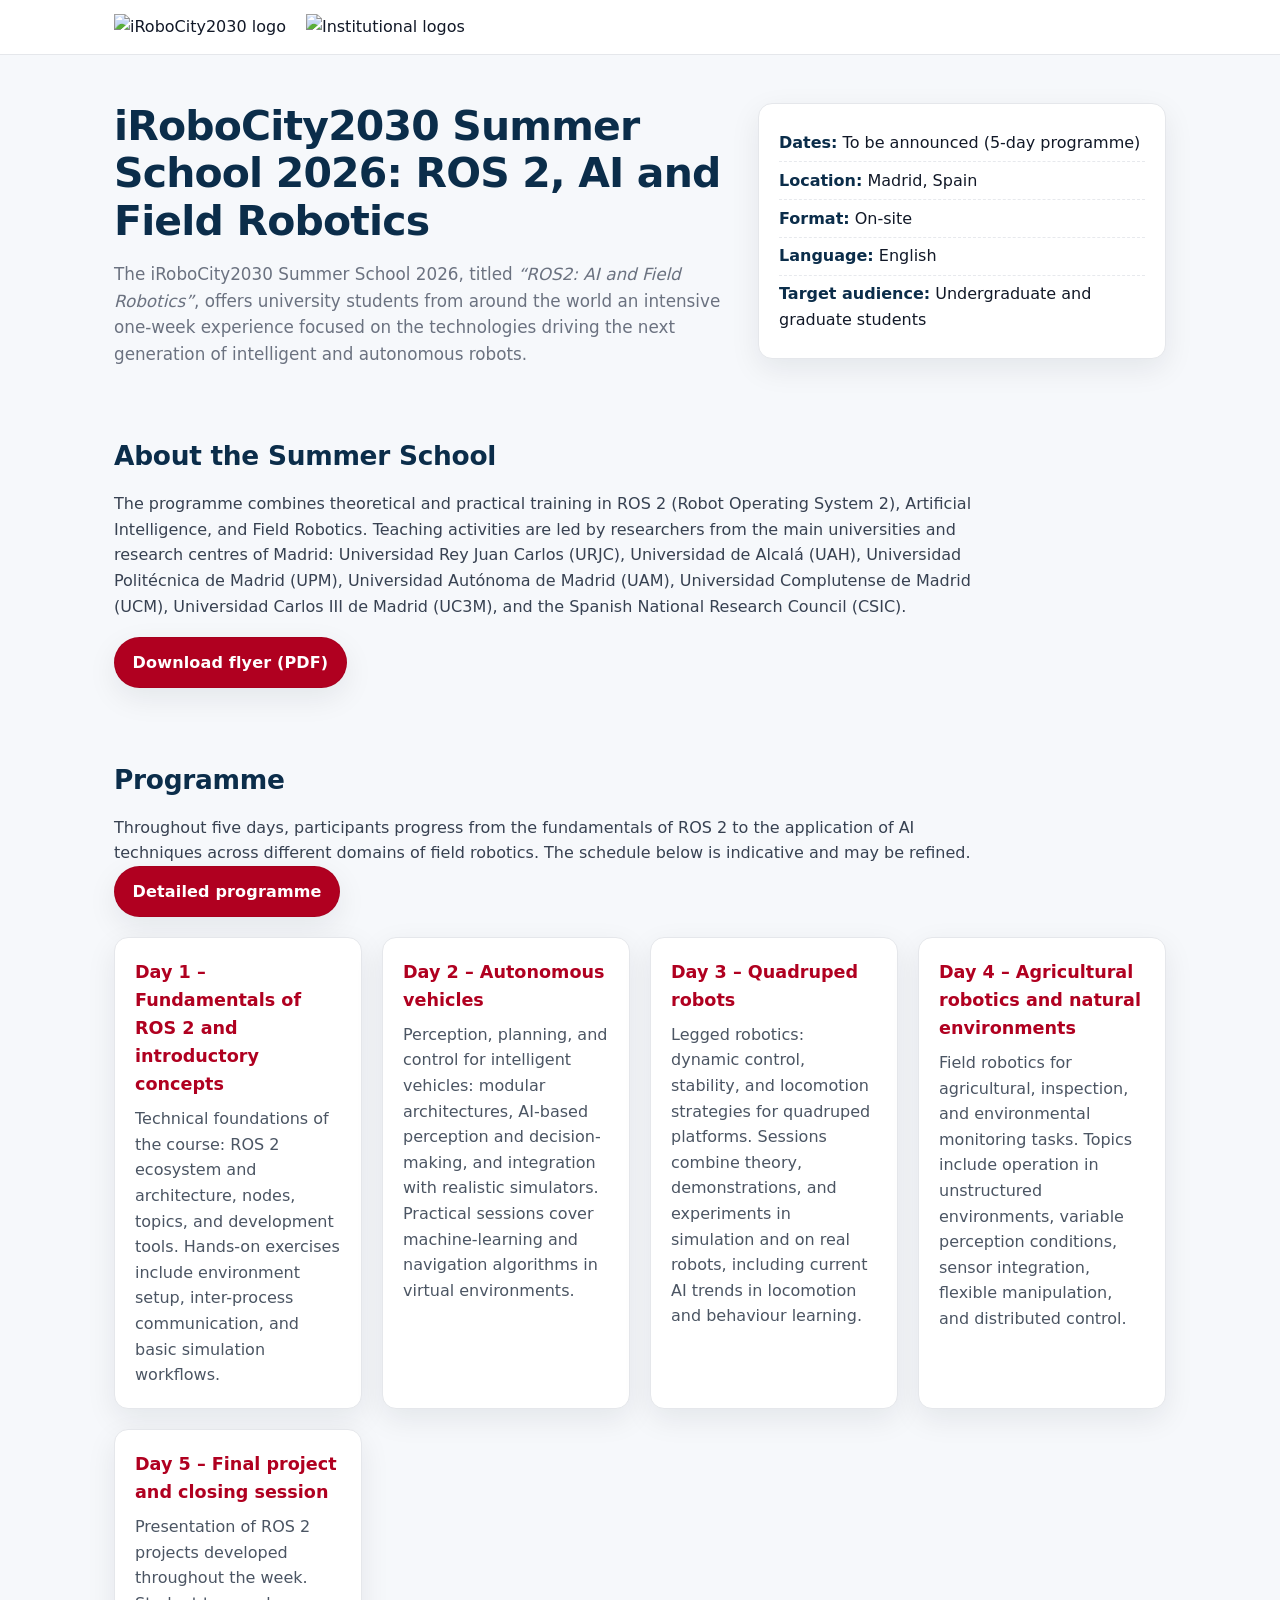
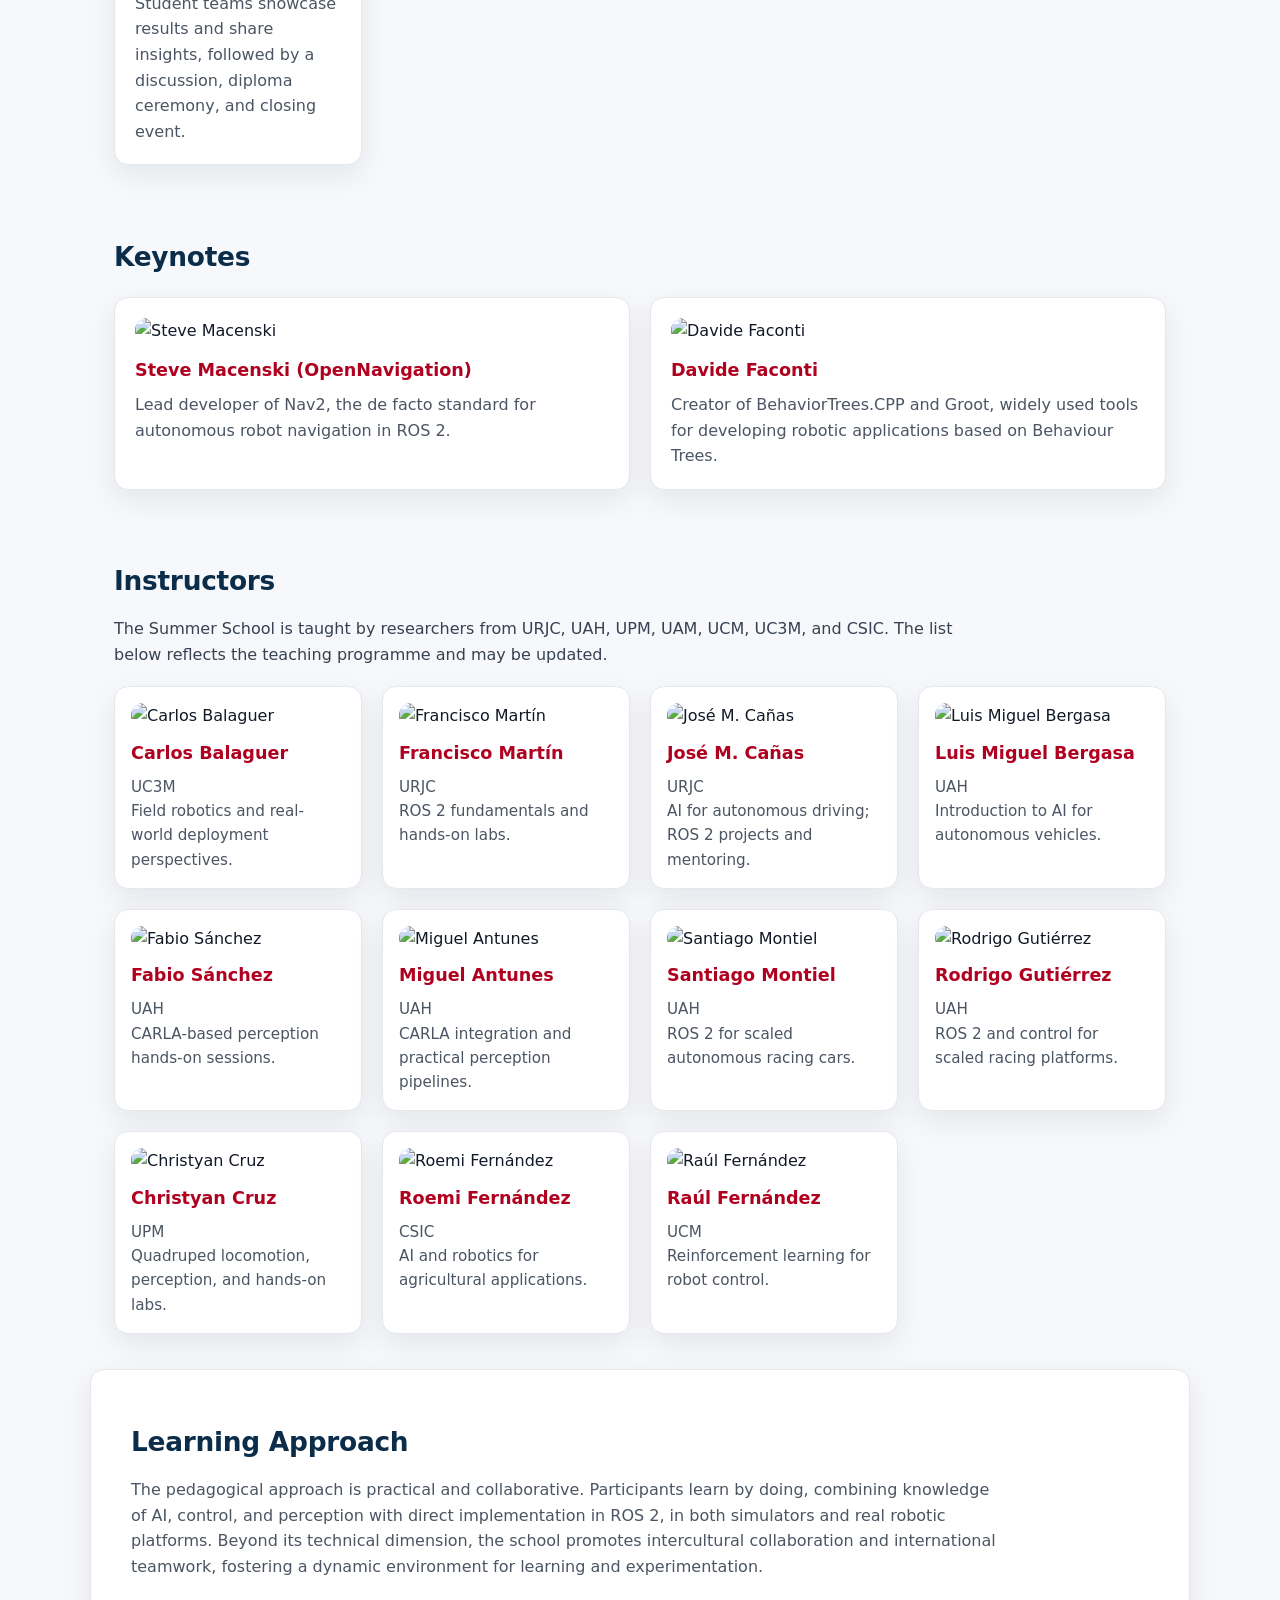
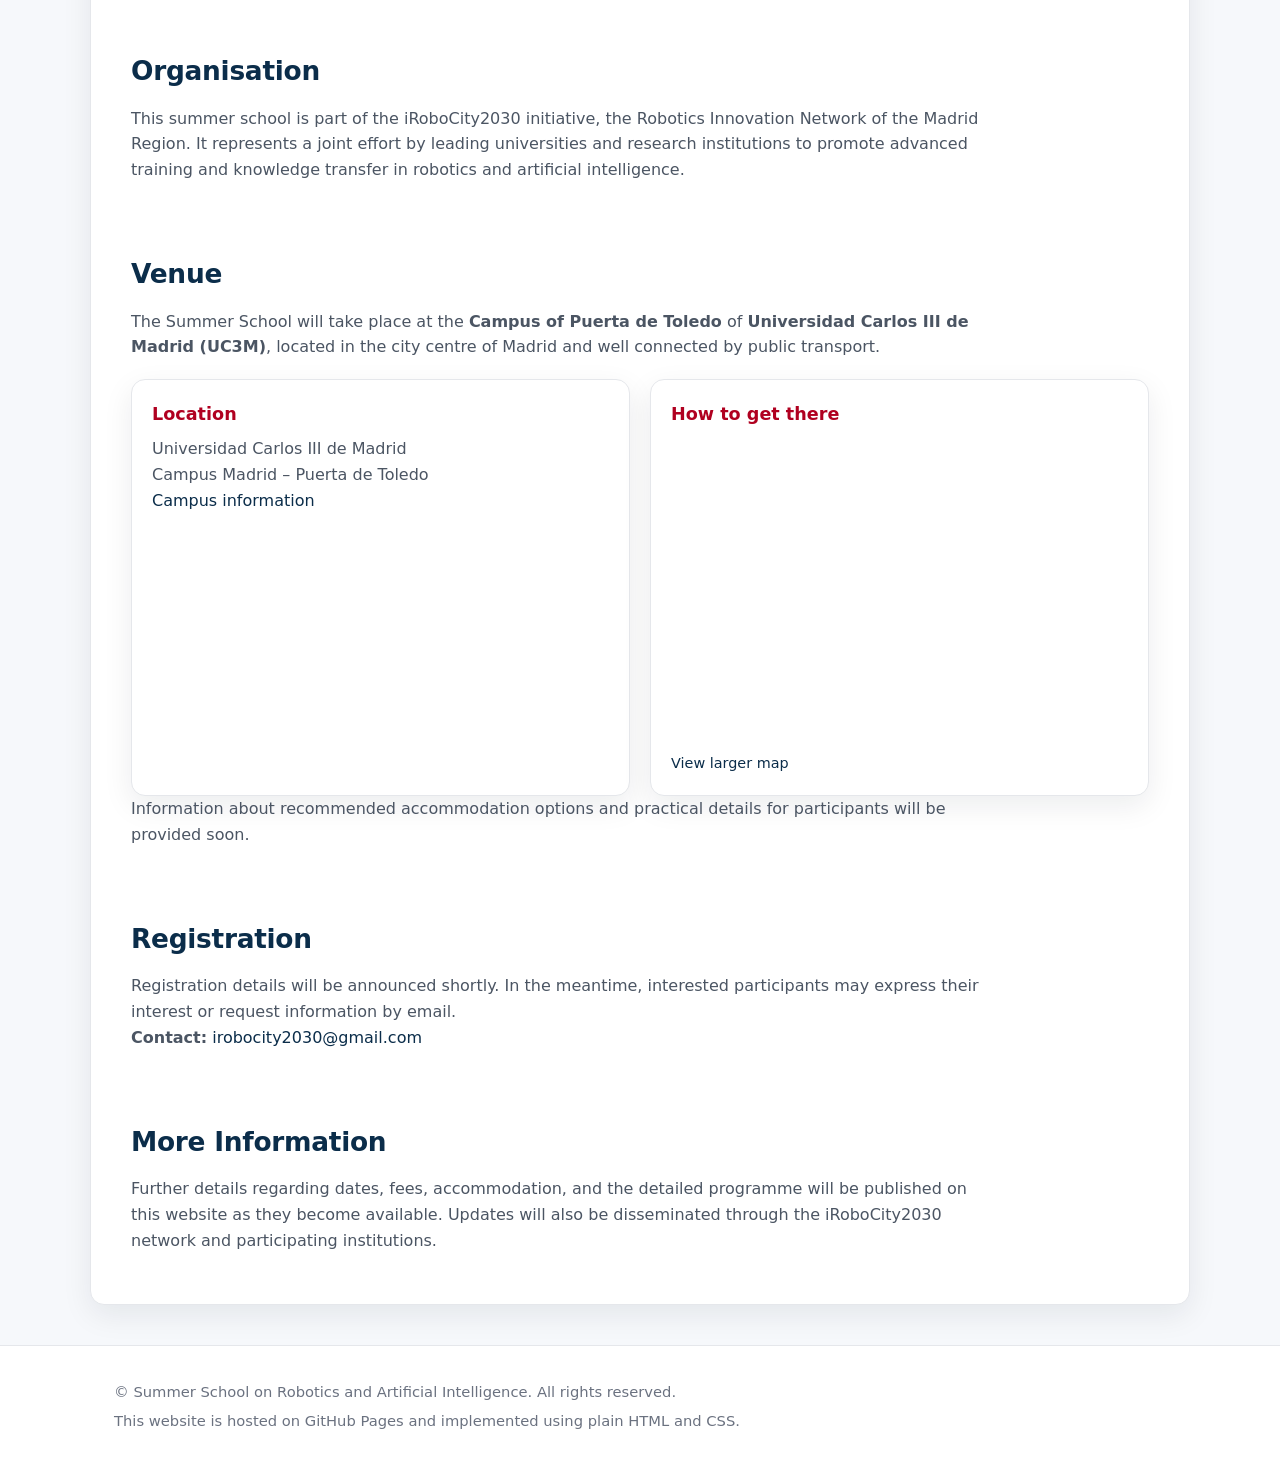
==== index.html @ 4717f022 "Added detailed program and pdf links Signed-off-by: Francisco Martín Rico <fmrico@gmail.com>" ====
<!DOCTYPE html>
<html lang="en">
<head>
  <meta charset="utf-8" />
  <meta name="viewport" content="width=device-width, initial-scale=1" />
  <title>Summer School – Robotics & AI</title>
  <meta name="theme-color" content="#0b2d4a" />
    <link rel="stylesheet" href="styles.css" />
</head>
<body>

<header>
  <div class="header-inner">
    <!-- Replace image paths with your actual logo files -->
    <img src="img/robocity2030.png" alt="iRoboCity2030 logo" />
    <img src="img/logos-header-test2_v3.png" alt="Institutional logos" />
  </div>
</header>

<main>
  <div class="hero">
    <div>
      <h1>iRoboCity2030 Summer School 2026: ROS 2, AI and Field Robotics</h1>
      <p>
        The iRoboCity2030 Summer School 2026, titled <em>“ROS2: AI and Field Robotics”</em>, offers university students from around the world an intensive one-week experience focused on the technologies driving the next generation of intelligent and autonomous robots.
      </p>
    </div>
    <div class="hero-card">
      <ul>
        <li><strong>Dates:</strong> To be announced (5-day programme)</li>
        <li><strong>Location:</strong> Madrid, Spain</li>
        <li><strong>Format:</strong> On‑site</li>
        <li><strong>Language:</strong> English</li>
        <li><strong>Target audience:</strong> Undergraduate and graduate students</li>
      </ul>
    </div>
  </div>

    <section>
    <h2>About the Summer School</h2>
    <p>
      The programme combines theoretical and practical training in ROS 2 (Robot Operating System 2), Artificial Intelligence, and Field Robotics.
      Teaching activities are led by researchers from the main universities and research centres of Madrid: Universidad Rey Juan Carlos (URJC),
      Universidad de Alcalá (UAH), Universidad Politécnica de Madrid (UPM), Universidad Autónoma de Madrid (UAM), Universidad Complutense de Madrid (UCM),
      Universidad Carlos III de Madrid (UC3M), and the Spanish National Research Council (CSIC).
    </p>
    <p style="margin-top:1.1rem;">
      <a class="button" href="archives/iRoboCity-SummerSchool-Flyer.pdf" download>Download flyer (PDF)</a>
    </p>
  </section>

      <section>
    <h2>Programme</h2>
    <p>
      Throughout five days, participants progress from the fundamentals of ROS 2 to the application of AI techniques across different domains of field robotics.
      The schedule below is indicative and may be refined.
    </p>

        <p>
          <a class="button" href="detailed_program.html">Detailed programme</a>
        </p>

    <div class="grid" aria-label="Daily programme">
      <div class="card">
        <h3>Day 1 – Fundamentals of ROS 2 and introductory concepts</h3>
        <p>
          Technical foundations of the course: ROS 2 ecosystem and architecture, nodes, topics, and development tools. Hands-on exercises include
          environment setup, inter-process communication, and basic simulation workflows.
        </p>
      </div>

      <div class="card">
        <h3>Day 2 – Autonomous vehicles</h3>
        <p>
          Perception, planning, and control for intelligent vehicles: modular architectures, AI-based perception and decision-making, and integration
          with realistic simulators. Practical sessions cover machine-learning and navigation algorithms in virtual environments.
        </p>
      </div>

      <div class="card">
        <h3>Day 3 – Quadruped robots</h3>
        <p>
          Legged robotics: dynamic control, stability, and locomotion strategies for quadruped platforms. Sessions combine theory, demonstrations,
          and experiments in simulation and on real robots, including current AI trends in locomotion and behaviour learning.
        </p>
      </div>

      <div class="card">
        <h3>Day 4 – Agricultural robotics and natural environments</h3>
        <p>
          Field robotics for agricultural, inspection, and environmental monitoring tasks. Topics include operation in unstructured environments,
          variable perception conditions, sensor integration, flexible manipulation, and distributed control.
        </p>
      </div>

      <div class="card">
        <h3>Day 5 – Final project and closing session</h3>
        <p>
          Presentation of ROS 2 projects developed throughout the week. Student teams showcase results and share insights, followed by a discussion,
          diploma ceremony, and closing event.
        </p>
      </div>
    </div>
  </section>

<section>
<h2>Keynotes</h2>
<div class="grid">
<div class="card">
<img src="img/steve_macenski.webp" alt="Steve Macenski" style="width:100%; max-height:260px; object-fit:cover; border-radius:12px; margin-bottom:0.75rem;" />
<h3>Steve Macenski (OpenNavigation)</h3>
<p>
Lead developer of Nav2, the de facto standard for autonomous robot navigation in ROS 2.
</p>
</div>
<div class="card">
<img src="img/davide_faconti.jpeg" alt="Davide Faconti" style="width:100%; max-height:260px; object-fit:cover; border-radius:12px; margin-bottom:0.75rem;" />
<h3>Davide Faconti</h3>
<p>
Creator of BehaviorTrees.CPP and Groot, widely used tools for developing robotic applications based on Behaviour Trees.
</p>
</div>
</div>
</section>

<section>
  <h2>Instructors</h2>
  <p>
    The Summer School is taught by researchers from URJC, UAH, UPM, UAM, UCM, UC3M, and CSIC. The list below reflects the teaching programme and may be updated.
  </p>

  <div class="grid instructors-grid" aria-label="Instructors">

    <!-- Mueve aquí las dos tarjetas que ahora están fuera -->
    <div class="card instructor-card">
      <img src="img/carlos_balaguer.jpg" alt="Carlos Balaguer" class="instructor-photo" />
      <h3 class="instructor-name">Carlos Balaguer</h3>
      <p class="instructor-affiliation">UC3M</p>
      <p class="instructor-desc">Field robotics and real-world deployment perspectives.</p>
    </div>

    <div class="card instructor-card">
      <img src="img/francisco_martin.jpg" alt="Francisco Martín" class="instructor-photo" />
      <h3 class="instructor-name">Francisco Martín</h3>
      <p class="instructor-affiliation">URJC</p>
      <p class="instructor-desc">ROS 2 fundamentals and hands-on labs.</p>
    </div>

    <!-- El resto de tarjetas, también dentro -->
    <div class="card instructor-card">
      <img src="img/jose_m_canas.jpg" alt="José M. Cañas" class="instructor-photo" />
      <h3 class="instructor-name">José M. Cañas</h3>
      <p class="instructor-affiliation">URJC</p>
      <p class="instructor-desc">AI for autonomous driving; ROS 2 projects and mentoring.</p>
    </div>

<div class="card instructor-card">
<img src="img/luis_miguel_bergasa.jpg" alt="Luis Miguel Bergasa" class="instructor-photo" />
<h3 class="instructor-name">Luis Miguel Bergasa</h3>
<p class="instructor-affiliation">UAH</p>
<p class="instructor-desc">Introduction to AI for autonomous vehicles.</p>
</div>


<div class="card instructor-card">
<img src="img/fabio_sanchez.jpg" alt="Fabio Sánchez" class="instructor-photo" />
<h3 class="instructor-name">Fabio Sánchez</h3>
<p class="instructor-affiliation">UAH</p>
<p class="instructor-desc">CARLA-based perception hands-on sessions.</p>
</div>


<div class="card instructor-card">
<img src="img/miguel_antunes.jpg" alt="Miguel Antunes" class="instructor-photo" />
<h3 class="instructor-name">Miguel Antunes</h3>
<p class="instructor-affiliation">UAH</p>
<p class="instructor-desc">CARLA integration and practical perception pipelines.</p>
</div>


<div class="card instructor-card">
<img src="img/santiago_montiel.jpg" alt="Santiago Montiel" class="instructor-photo" />
<h3 class="instructor-name">Santiago Montiel</h3>
<p class="instructor-affiliation">UAH</p>
<p class="instructor-desc">ROS 2 for scaled autonomous racing cars.</p>
</div>


<div class="card instructor-card">
<img src="img/rodrigo_gutierrez.jpg" alt="Rodrigo Gutiérrez" class="instructor-photo" />
<h3 class="instructor-name">Rodrigo Gutiérrez</h3>
<p class="instructor-affiliation">UAH</p>
<p class="instructor-desc">ROS 2 and control for scaled racing platforms.</p>
</div>


<div class="card instructor-card">
<img src="img/christyan_cruz.jpg" alt="Christyan Cruz" class="instructor-photo" />
<h3 class="instructor-name">Christyan Cruz</h3>
<p class="instructor-affiliation">UPM</p>
<p class="instructor-desc">Quadruped locomotion, perception, and hands-on labs.</p>
</div>


<div class="card instructor-card">
<img src="img/roemi_fernandez.jpg" alt="Roemi Fernández" class="instructor-photo" />
<h3 class="instructor-name">Roemi Fernández</h3>
<p class="instructor-affiliation">CSIC</p>
<p class="instructor-desc">AI and robotics for agricultural applications.</p>
</div>


<div class="card instructor-card">
<img src="img/raul_fernandez.jpg" alt="Raúl Fernández" class="instructor-photo" />
<h3 class="instructor-name">Raúl Fernández</h3>
<p class="instructor-affiliation">UCM</p>
<p class="instructor-desc">Reinforcement learning for robot control.</p>
</div>
 </div>
</section>

<div class="card" style="padding:1rem;">
</section>

  <section>
    <h2>Learning Approach</h2>
    <p>
      The pedagogical approach is practical and collaborative. Participants learn by doing, combining knowledge of AI, control, and perception with
      direct implementation in ROS 2, in both simulators and real robotic platforms. Beyond its technical dimension, the school promotes intercultural
      collaboration and international teamwork, fostering a dynamic environment for learning and experimentation.
    </p>
  </section>

    <section>
    <h2>Organisation</h2>
    <p>
      This summer school is part of the iRoboCity2030 initiative, the Robotics Innovation Network of the Madrid Region. It represents a joint effort by
      leading universities and research institutions to promote advanced training and knowledge transfer in robotics and artificial intelligence.
    </p>
  </section>

<section>
<h2>Venue</h2>
<p>
The Summer School will take place at the <strong>Campus of Puerta de Toledo</strong> of <strong>Universidad Carlos III de Madrid (UC3M)</strong>, located in the city centre of Madrid and well connected by public transport.
</p>
<div class="grid">
<div class="card">
<h3>Location</h3>
<p>
Universidad Carlos III de Madrid<br />
Campus Madrid – Puerta de Toledo
</p>
<p>
<a href="https://www.uc3m.es/conocenos/campus/campus-madrid-puerta-de-toledo" target="_blank" rel="noopener">Campus information</a>
</p>
</div>
<div class="card">
<h3>How to get there</h3>
<iframe
title="Map to UC3M Puerta de Toledo campus"
src="https://www.openstreetmap.org/export/embed.html?bbox=-3.7145%2C40.4035%2C-3.7045%2C40.4095&layer=mapnik&marker=40.4065%2C-3.7095"
style="width:100%; height:300px; border:0; border-radius:12px;"
loading="lazy"
referrerpolicy="no-referrer-when-downgrade">
</iframe>
<p style="margin-top:0.5rem; font-size:0.9rem;">
<a href="https://www.openstreetmap.org/?mlat=40.4065&mlon=-3.7095#map=16/40.4065/-3.7095" target="_blank" rel="noopener">View larger map</a>
</p>
</div>
</div>
<p>
Information about recommended accommodation options and practical details for participants will be provided soon.
</p>
</section>

  <section>
    <h2>Registration</h2>
    <p>
      Registration details will be announced shortly. In the meantime, interested participants may express their interest or request information by email.
    </p>
    <p>
      <strong>Contact:</strong> <a href="mailto:irobocity2030@gmail.com">irobocity2030@gmail.com</a>
    </p>
  </section>

  <section>
    <h2>More Information</h2>
    <p>
      Further details regarding dates, fees, accommodation, and the detailed programme will be published on this website as they become available.
      Updates will also be disseminated through the iRoboCity2030 network and participating institutions.
    </p>
  </section>

</main>

<footer>
  <div class="footer-inner">
    <p>
      © Summer School on Robotics and Artificial Intelligence. All rights
      reserved.
    </p>
    <p>
      This website is hosted on GitHub Pages and implemented using plain HTML
      and CSS.
    </p>
  </div>
</footer>

</body>
</html>
---- styles.css ----
:root {
  --primary: #0b2d4a;   /* navy */
  --secondary: #b00020; /* institutional red accent */
  --bg: #f6f8fb;
  --text: #111827;
  --muted: #6b7280;
  --card: #ffffff;
  --border: #e5e7eb;
  --shadow: 0 10px 30px rgba(17, 24, 39, 0.08);
  --radius: 14px;
  --maxw: 1100px;
}

* { box-sizing: border-box; }

html, body { height: 100%; }

body {
  margin: 0;
  font-family: ui-sans-serif, system-ui, -apple-system, "Segoe UI", Roboto, Helvetica, Arial,
               "Apple Color Emoji", "Segoe UI Emoji";
  color: var(--text);
  background: var(--bg);
  line-height: 1.6;
}

a { color: var(--primary); text-decoration: none; }
a:hover { text-decoration: underline; }

.button {
  display: inline-flex;
  align-items: center;
  justify-content: center;
  gap: 0.5rem;
  padding: 0.75rem 1.1rem;
  border-radius: 999px;
  background: var(--secondary);
  color: #ffffff;
  font-weight: 700;
  letter-spacing: 0.01em;
  border: 1px solid rgba(0, 0, 0, 0.06);
  box-shadow: var(--shadow);
}

.button:hover {
  text-decoration: none;
  filter: brightness(0.95);
}

.button:focus-visible {
  outline: 3px solid rgba(176, 0, 32, 0.35);
  outline-offset: 3px;
}

header {
  background: #ffffff;
  border-bottom: 1px solid var(--border);
}

.header-inner {
  max-width: var(--maxw);
  margin: 0 auto;
  padding: 0.9rem 1.5rem;
  display: flex;
  align-items: center;
  gap: 1.25rem;
}

.header-inner img {
  max-height: 72px;
  width: auto;
  display: block;
}

main {
  max-width: var(--maxw);
  margin: 0 auto;
}

.hero {
  padding: 3rem 1.5rem 2rem 1.5rem;
  display: grid;
  grid-template-columns: 1.2fr 0.8fr;
  gap: 2rem;
  align-items: start;
}

.hero h1 {
  font-size: clamp(2.0rem, 3.2vw, 2.6rem);
  line-height: 1.15;
  margin: 0 0 1rem 0;
  color: var(--primary);
  letter-spacing: -0.02em;
}

.hero p {
  margin: 0;
  font-size: 1.05rem;
  color: var(--muted);
  max-width: 60ch;
}

.hero-card {
  background: var(--card);
  border: 1px solid var(--border);
  border-radius: var(--radius);
  padding: 1.25rem 1.25rem;
  box-shadow: var(--shadow);
}

.hero-card ul {
  list-style: none;
  padding: 0;
  margin: 0;
}

.hero-card li {
  padding: 0.35rem 0;
  border-bottom: 1px dashed rgba(229, 231, 235, 0.9);
}

.hero-card li:last-child { border-bottom: none; }

.hero-card strong { color: var(--primary); }

section {
  padding: 2.2rem 1.5rem;
}

section h2 {
  font-size: 1.65rem;
  margin: 0 0 0.85rem 0;
  color: var(--primary);
  letter-spacing: -0.01em;
}

section p {
  margin: 0;
  color: #374151;
  max-width: 85ch;
}

.grid {
  margin-top: 1.2rem;
  display: grid;
  grid-template-columns: repeat(auto-fit, minmax(240px, 1fr));
  gap: 1.25rem;
}

.card {
  background: var(--card);
  border: 1px solid var(--border);
  border-radius: var(--radius);
  padding: 1.25rem;
  box-shadow: var(--shadow);
}

.card h3 {
  margin: 0 0 0.5rem 0;
  color: var(--secondary);
  font-size: 1.1rem;
}

.card p {
  margin: 0;
  color: #4b5563;
}

.schedule {
  width: 100%;
  border-collapse: separate;
  border-spacing: 0;
  overflow: hidden;
  border: 1px solid var(--border);
  border-radius: var(--radius);
  background: var(--card);
}

.schedule th,
.schedule td {
  padding: 0.85rem 1rem;
  vertical-align: top;
  border-bottom: 1px solid var(--border);
}

.schedule tr:last-child td {
  border-bottom: none;
}

.schedule th {
  text-align: left;
  font-size: 0.95rem;
  color: var(--primary);
  background: rgba(11, 45, 74, 0.04);
}

.schedule td.time {
  width: 9.5rem;
  white-space: nowrap;
  color: var(--muted);
  font-weight: 600;
}

.schedule .meta {
  color: var(--muted);
  font-size: 0.92rem;
}

footer {
  background: #ffffff;
  border-top: 1px solid var(--border);
  margin-top: 2.5rem;
}

.footer-inner {
  max-width: var(--maxw);
  margin: 0 auto;
  padding: 1.75rem 1.5rem;
  font-size: 0.92rem;
  color: var(--muted);
}

.footer-inner p { margin: 0.35rem 0; }

@media (max-width: 900px) {
  .hero { grid-template-columns: 1fr; }
  .header-inner { flex-wrap: wrap; }
  .header-inner img { max-height: 60px; }
}

.instructors-grid {
  grid-template-columns: repeat(auto-fit, minmax(210px, 1fr));
}

.instructor-card {
  padding: 1rem;
}

.instructor-photo {
  width: 100%;
  max-height: 180px;
  object-fit: cover;
  border-radius: 12px;
  margin-bottom: 0.6rem;
  display: block;
}

.instructor-name {
  margin: 0 0 0.25rem 0;
  font-size: 1.05rem;
}

.instructor-affiliation {
  margin: 0 0 0.4rem 0;
  color: var(--muted);
  font-size: 0.95rem;
}

.instructor-desc {
  margin: 0;
  font-size: 0.95rem;
}
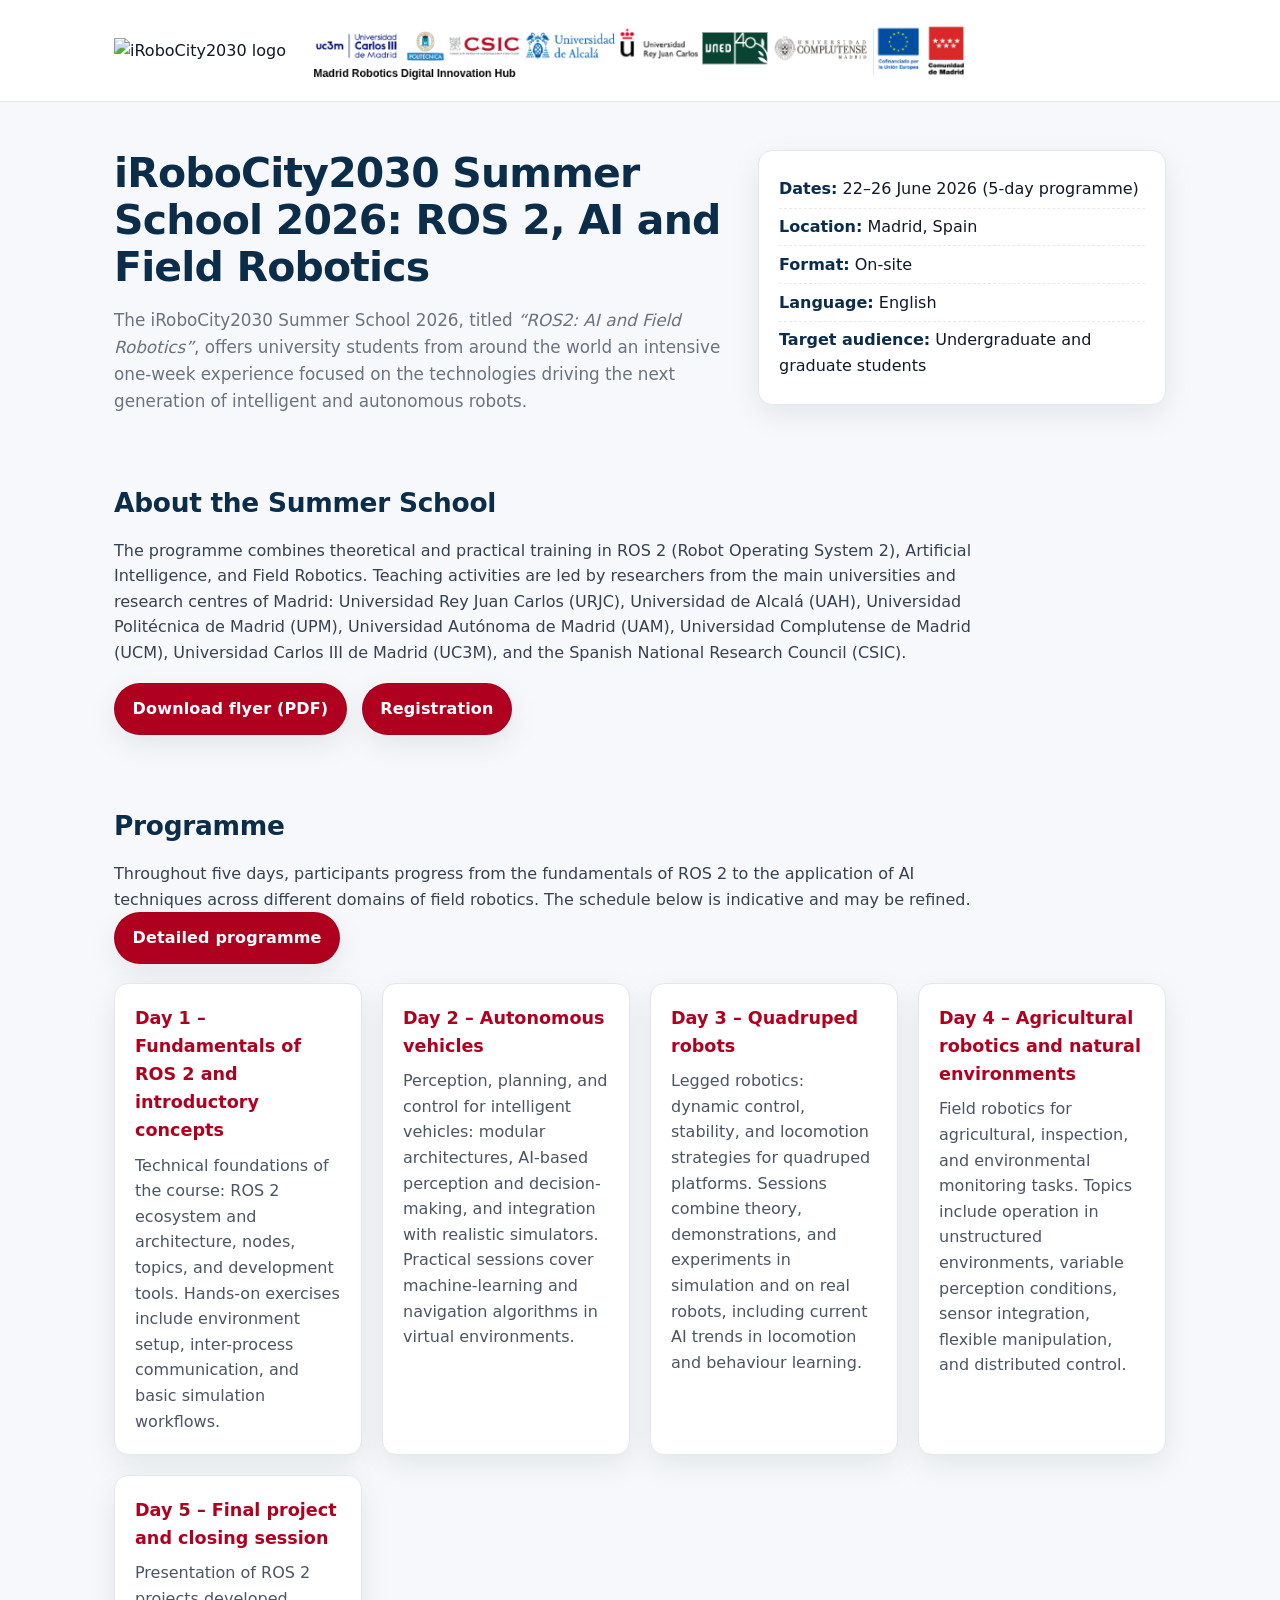
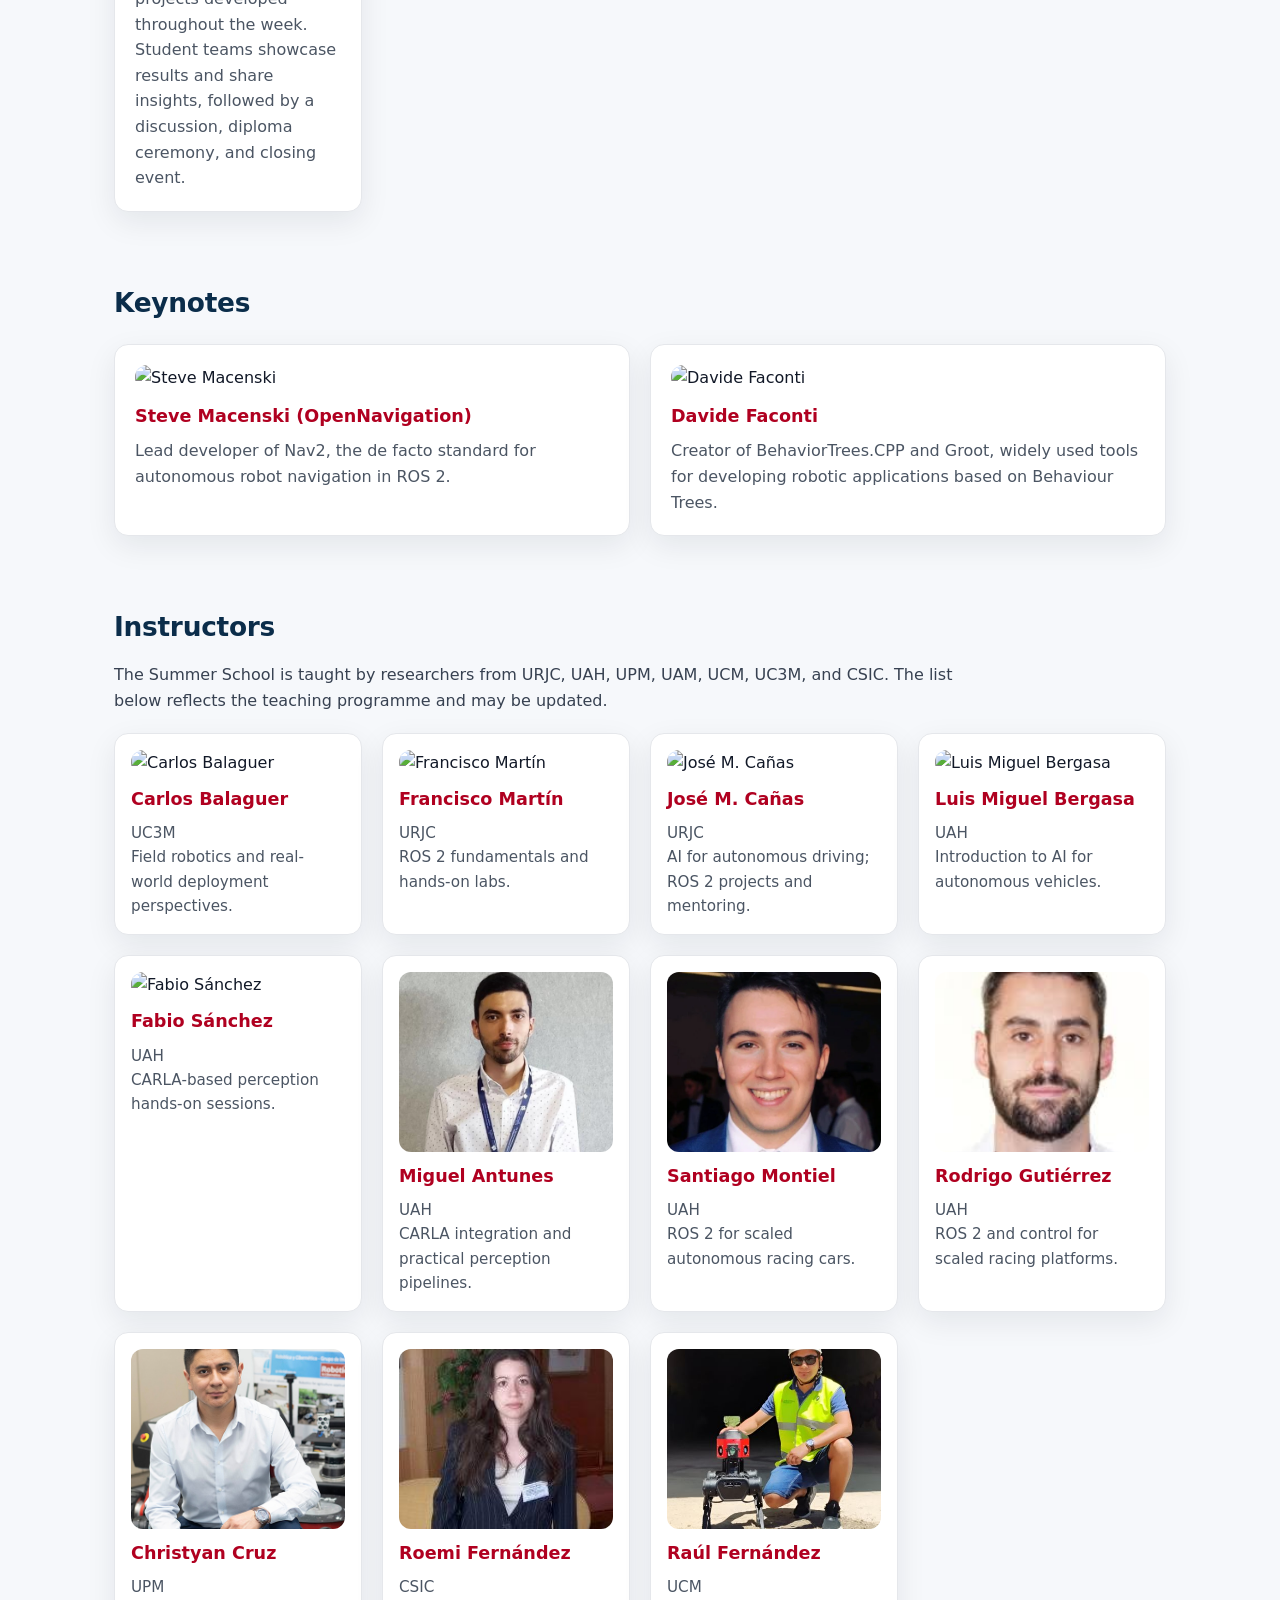
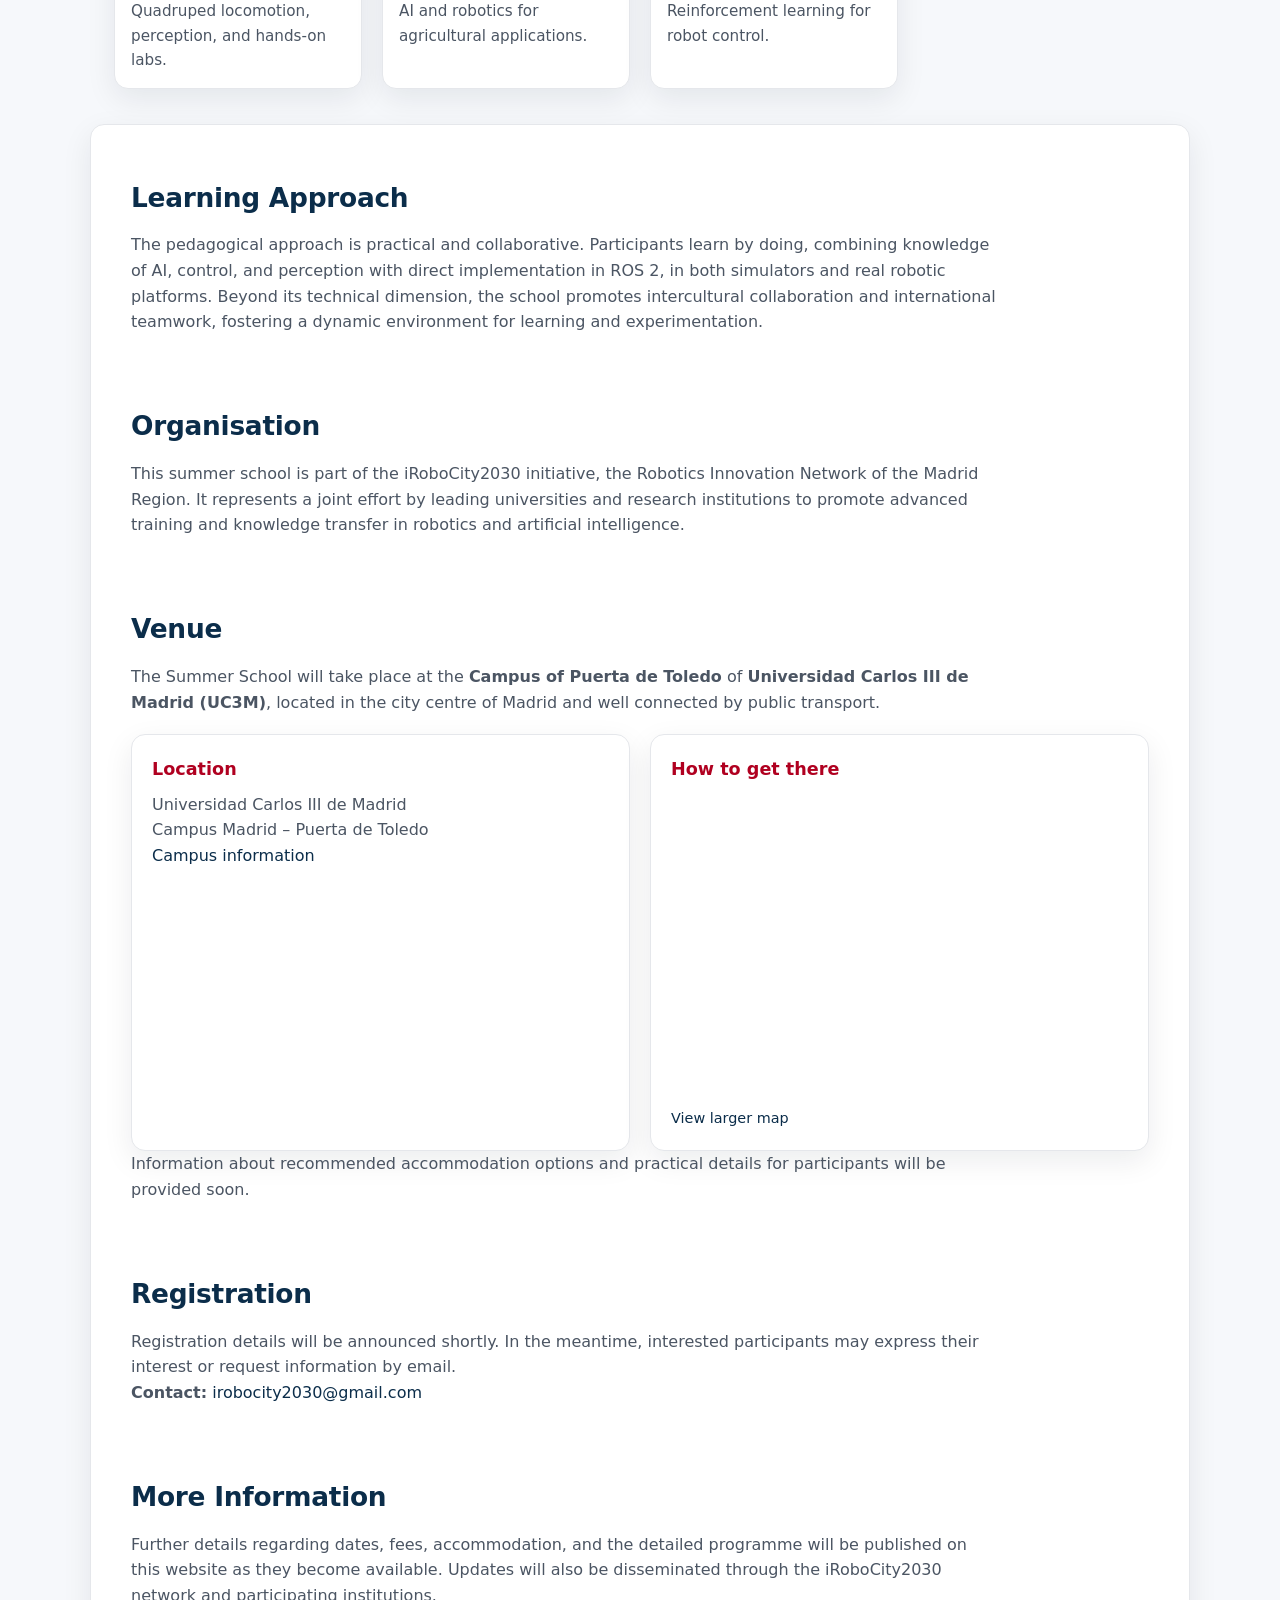
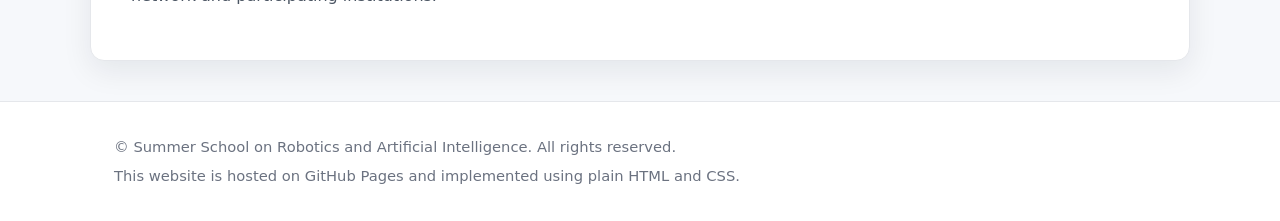
==== commit f2901fdb: "Images, final dates and registry Signed-off-by: Francisco Martín Rico <fmrico@gmail.com>" ====
--- a/index.html
+++ b/index.html
@@ -13,7 +13,7 @@
   <div class="header-inner">
     <!-- Replace image paths with your actual logo files -->
     <img src="img/robocity2030.png" alt="iRoboCity2030 logo" />
-    <img src="img/logos-header-test2_v3.png" alt="Institutional logos" />
+    <img src="img/logos_header.png" alt="Institutional logos" />
   </div>
 </header>
 
@@ -27,7 +27,7 @@
     </div>
     <div class="hero-card">
       <ul>
-        <li><strong>Dates:</strong> To be announced (5-day programme)</li>
+        <li><strong>Dates:</strong> 22–26 June 2026 (5-day programme)</li>
         <li><strong>Location:</strong> Madrid, Spain</li>
         <li><strong>Format:</strong> On‑site</li>
         <li><strong>Language:</strong> English</li>
@@ -45,7 +45,8 @@
       Universidad Carlos III de Madrid (UC3M), and the Spanish National Research Council (CSIC).
     </p>
     <p style="margin-top:1.1rem;">
-      <a class="button" href="archives/iRoboCity-SummerSchool-Flyer.pdf" download>Download flyer (PDF)</a>
+      <a class="button" href="archives/iRoboCity-SummerSchool-Flyer.pdf" download style="margin-right:0.6rem;">Download flyer (PDF)</a>
+      <a class="button" href="registration.html">Registration</a>
     </p>
   </section>
 
@@ -179,7 +180,7 @@
 
 
 <div class="card instructor-card">
-<img src="img/santiago_montiel.jpg" alt="Santiago Montiel" class="instructor-photo" />
+<img src="img/santiago_montiel.webp" alt="Santiago Montiel" class="instructor-photo" />
 <h3 class="instructor-name">Santiago Montiel</h3>
 <p class="instructor-affiliation">UAH</p>
 <p class="instructor-desc">ROS 2 for scaled autonomous racing cars.</p>
@@ -211,7 +212,7 @@
 
 
 <div class="card instructor-card">
-<img src="img/raul_fernandez.jpg" alt="Raúl Fernández" class="instructor-photo" />
+<img src="img/raul_fernandez.png" alt="Raúl Fernández" class="instructor-photo" />
 <h3 class="instructor-name">Raúl Fernández</h3>
 <p class="instructor-affiliation">UCM</p>
 <p class="instructor-desc">Reinforcement learning for robot control.</p>
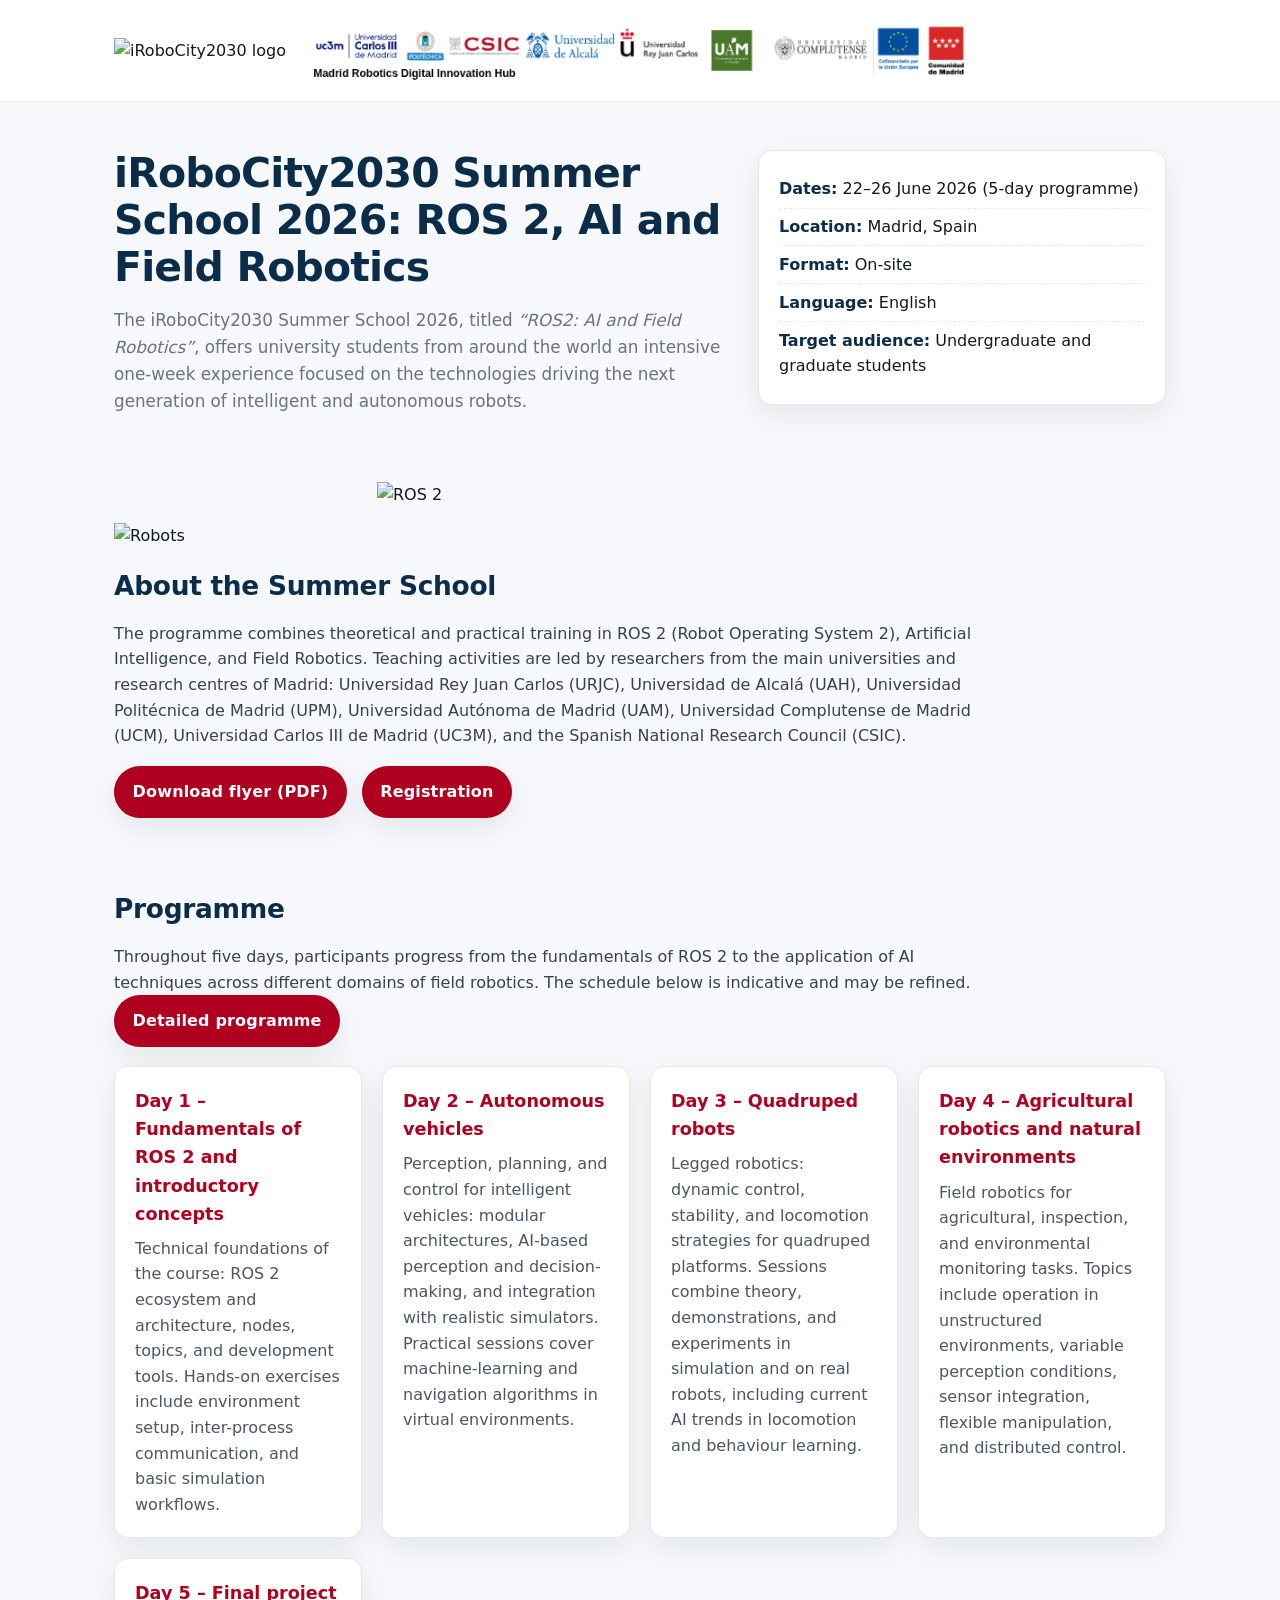
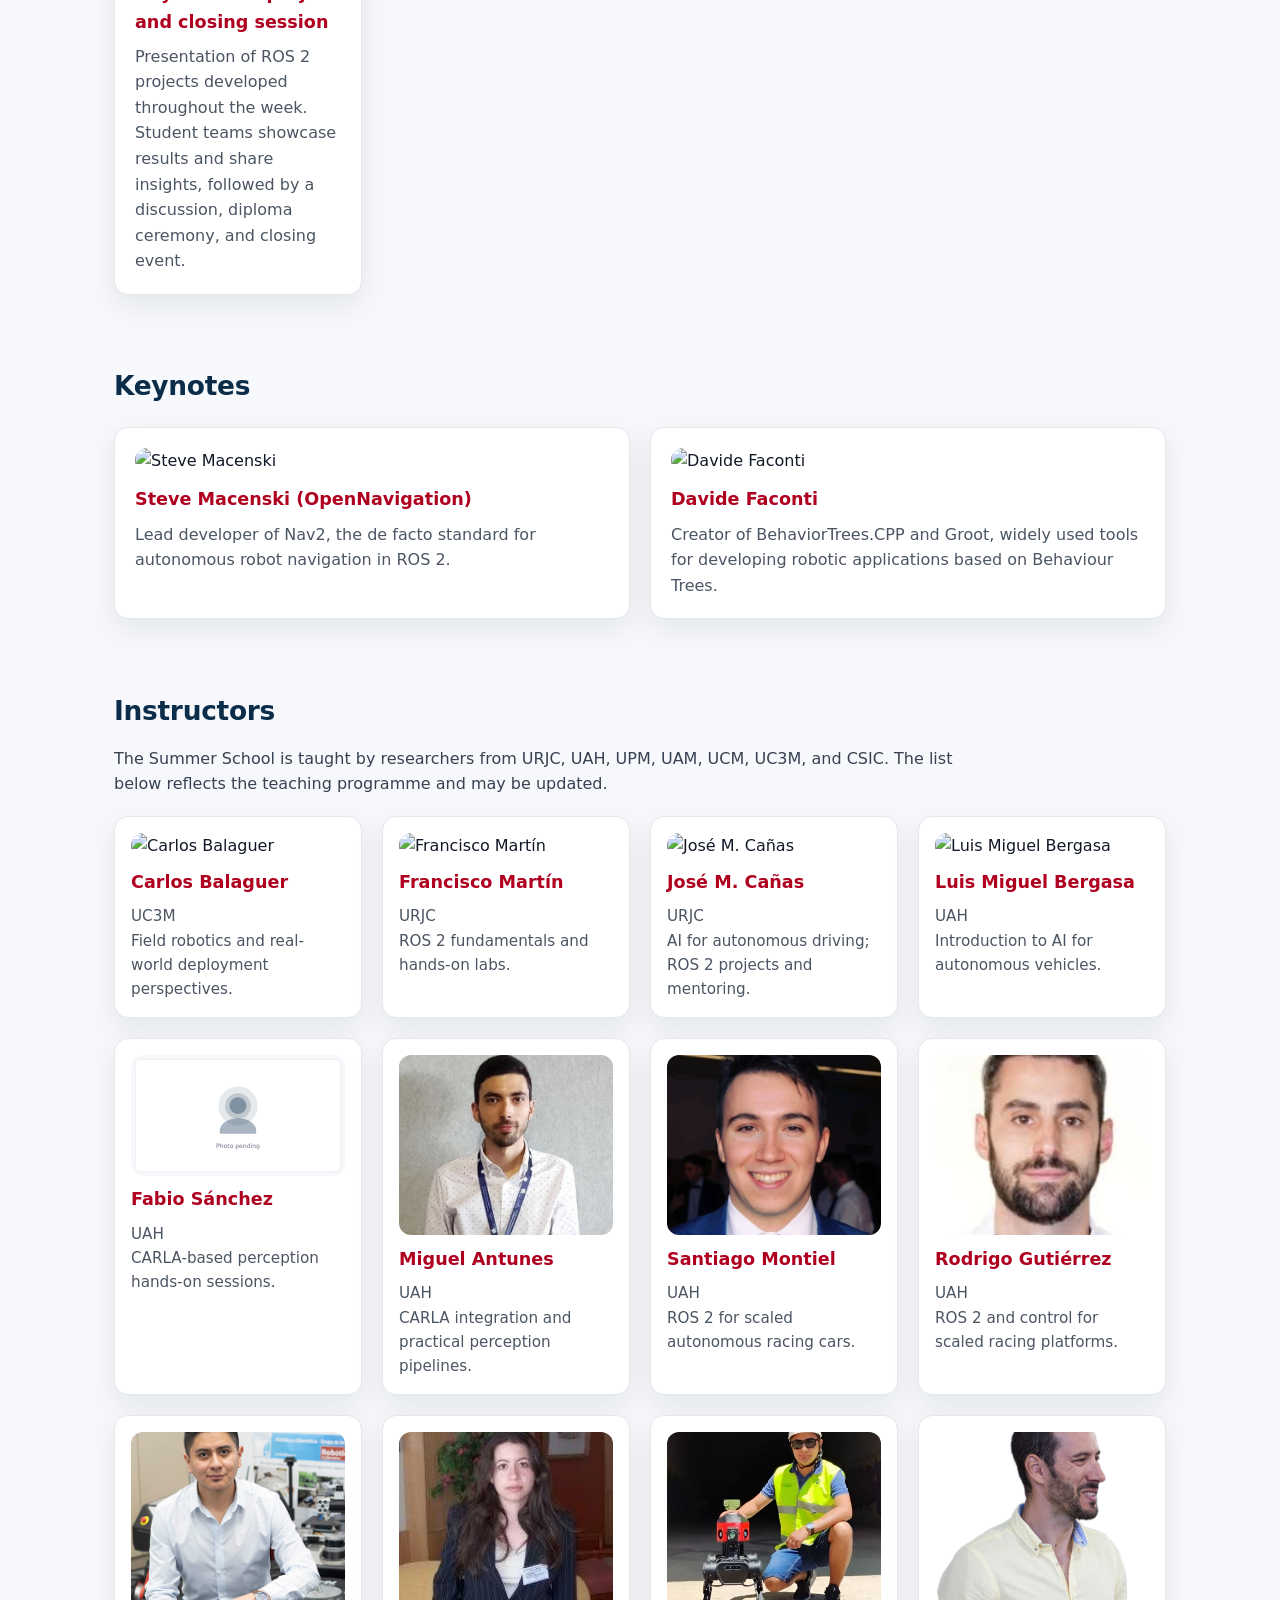
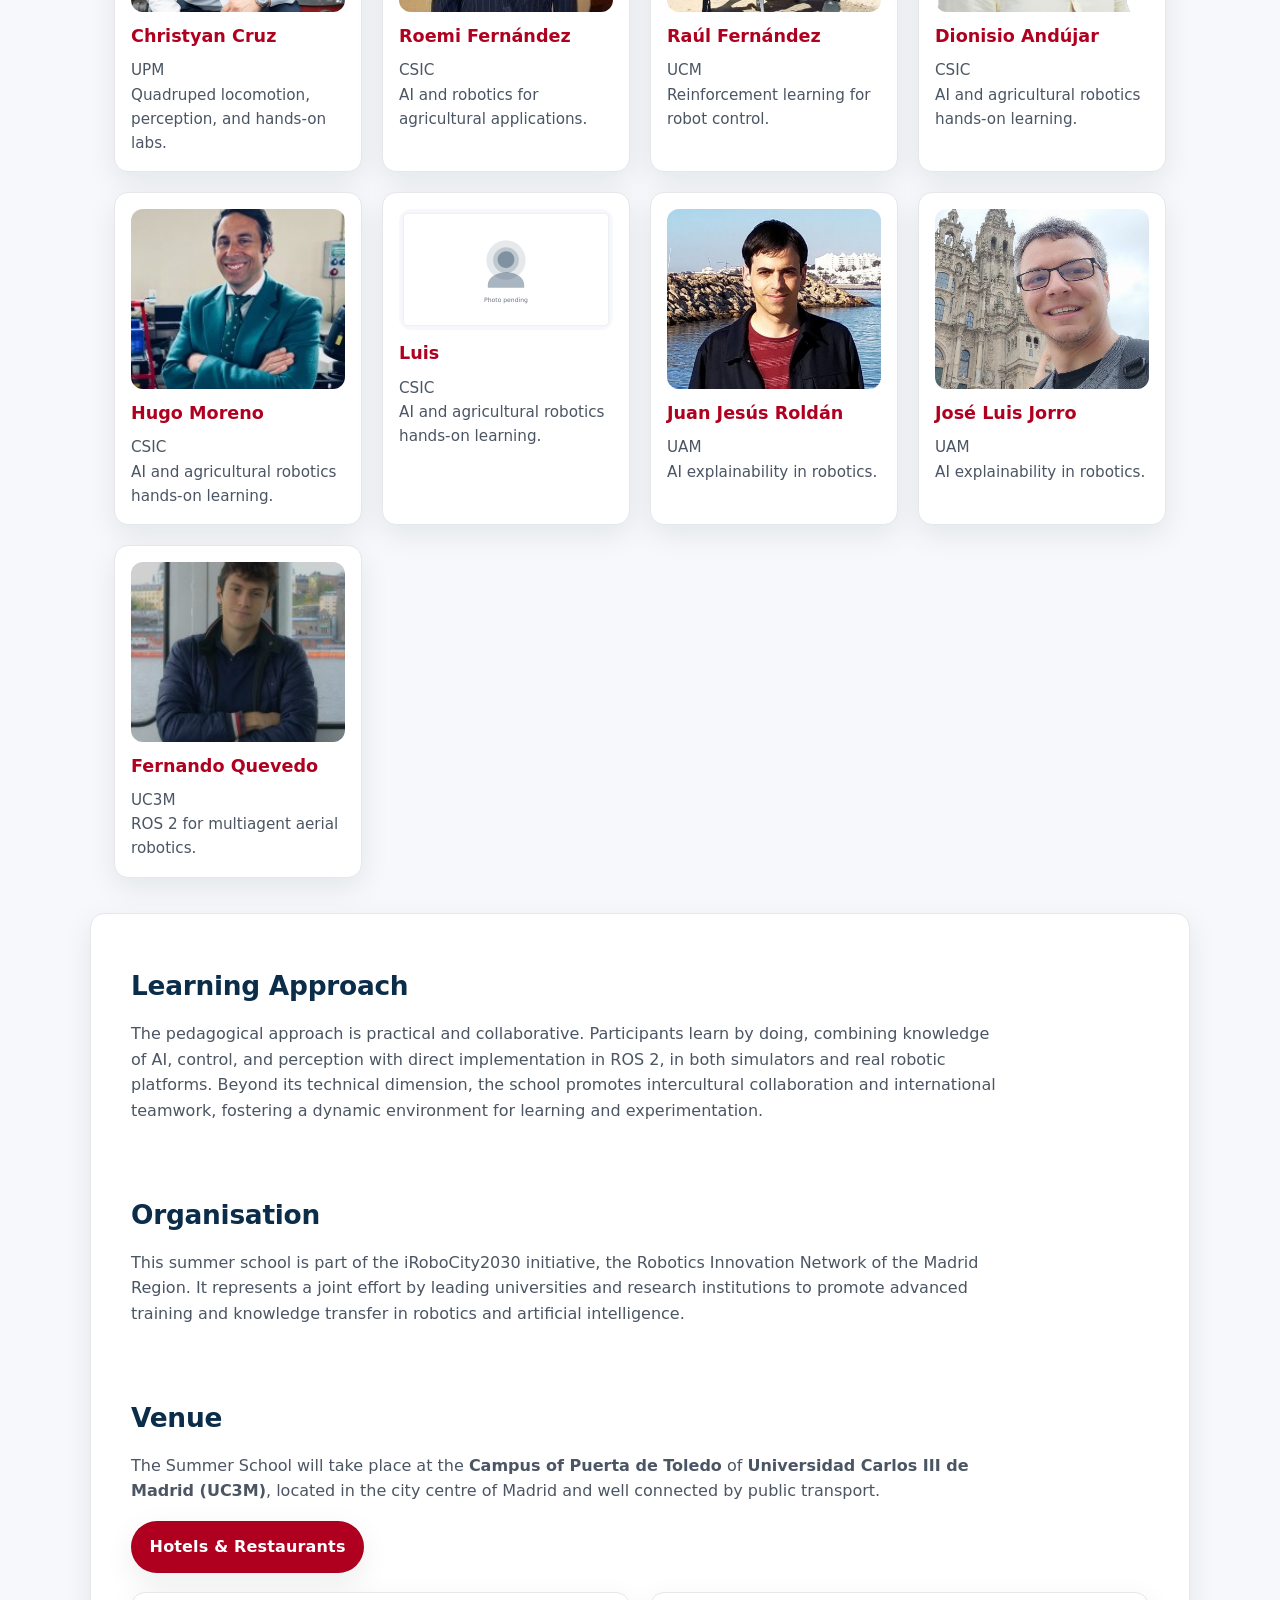
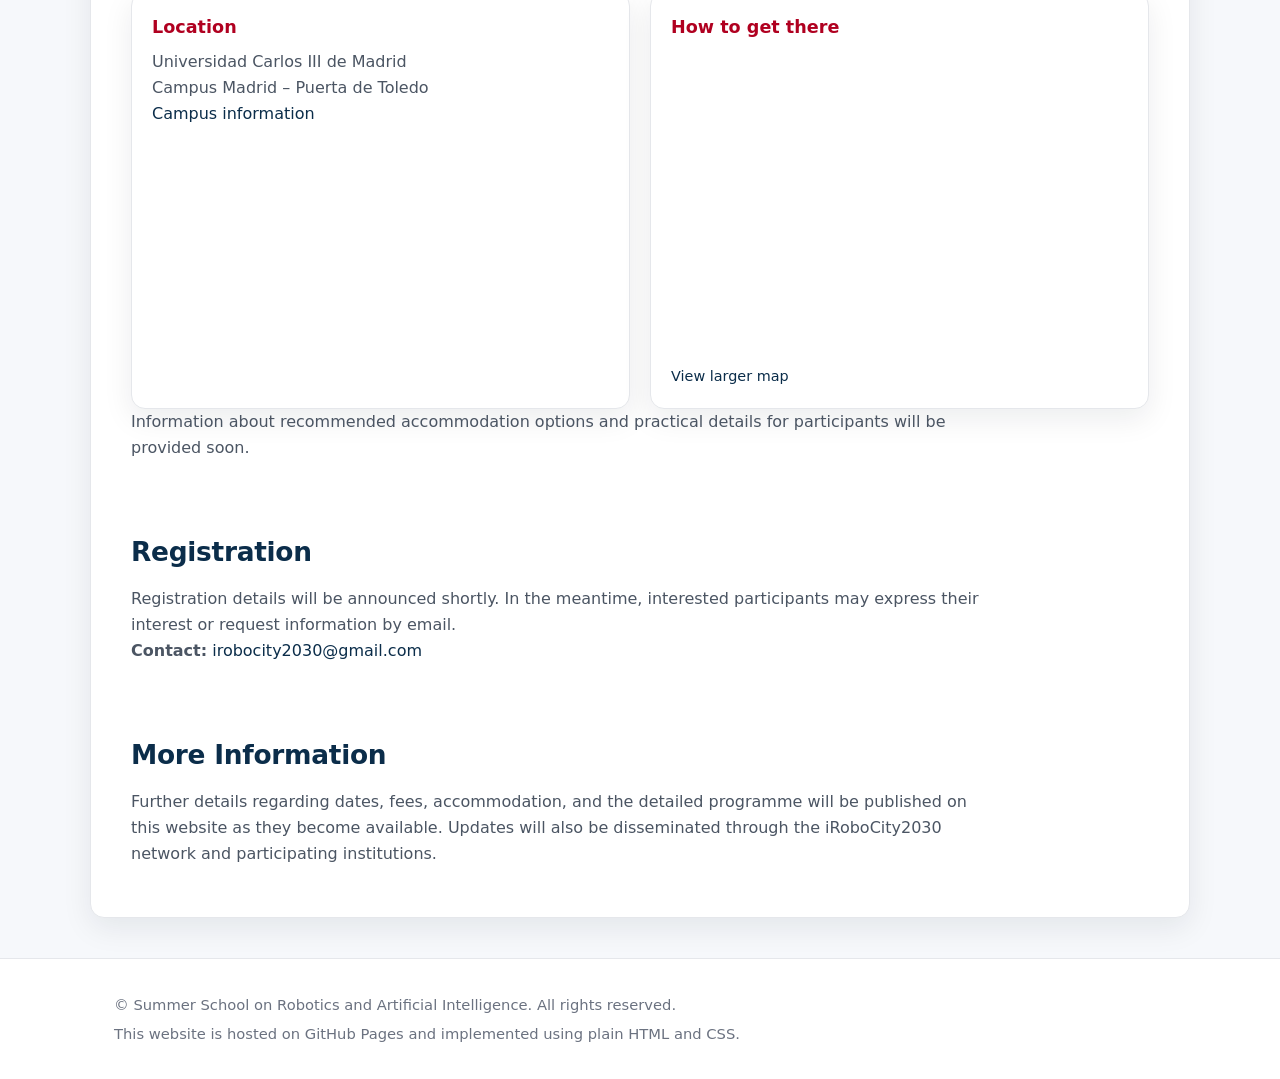
==== commit 34d3014b: "Update instructors Signed-off-by: Francisco Martín Rico <fmrico@gmail.com>" ====
--- a/index.html
+++ b/index.html
@@ -3,7 +3,53 @@
 <head>
   <meta charset="utf-8" />
   <meta name="viewport" content="width=device-width, initial-scale=1" />
-  <title>Summer School – Robotics & AI</title>
+  <title>iRoboCity2030 Summer School 2026 – ROS 2, AI and Field Robotics</title>
+  <meta name="description" content="iRoboCity2030 Summer School 2026 (22–26 June 2026, Madrid): intensive on-site training on ROS 2, AI and field robotics with hands-on labs." />
+  <meta name="robots" content="index, follow" />
+
+  <!-- SEO / Social sharing -->
+  <link rel="canonical" href="https://www.robocity2030.org/RoboCity_ROS2_Summer_School_2026/index.html" />
+  <meta property="og:type" content="website" />
+  <meta property="og:locale" content="en_US" />
+  <meta property="og:title" content="iRoboCity2030 Summer School 2026 – ROS 2, AI and Field Robotics" />
+  <meta property="og:description" content="22–26 June 2026, Madrid. On-site summer school on ROS 2, AI and field robotics with lectures and hands-on labs." />
+  <meta property="og:url" content="https://www.robocity2030.org/RoboCity_ROS2_Summer_School_2026/index.html" />
+  <meta property="og:image" content="https://www.robocity2030.org/RoboCity_ROS2_Summer_School_2026/img/robocity2030.png" />
+
+  <meta name="twitter:card" content="summary" />
+  <meta name="twitter:title" content="iRoboCity2030 Summer School 2026" />
+  <meta name="twitter:description" content="22–26 June 2026, Madrid. ROS 2, AI and field robotics." />
+  <meta name="twitter:image" content="https://www.robocity2030.org/RoboCity_ROS2_Summer_School_2026/img/robocity2030.png" />
+
+  <script type="application/ld+json">
+  {
+    "@context": "https://schema.org",
+    "@type": "Event",
+    "name": "iRoboCity2030 Summer School 2026: ROS 2, AI and Field Robotics",
+    "startDate": "2026-06-22",
+    "endDate": "2026-06-26",
+    "eventAttendanceMode": "https://schema.org/OfflineEventAttendanceMode",
+    "eventStatus": "https://schema.org/EventScheduled",
+    "location": {
+      "@type": "Place",
+      "name": "Madrid, Spain",
+      "address": {
+        "@type": "PostalAddress",
+        "addressLocality": "Madrid",
+        "addressCountry": "ES"
+      }
+    },
+    "image": [
+      "https://www.robocity2030.org/RoboCity_ROS2_Summer_School_2026/img/robocity2030.png"
+    ],
+    "description": "On-site summer school on ROS 2, AI and field robotics with lectures and hands-on learning.",
+    "organizer": {
+      "@type": "Organization",
+      "name": "iRoboCity2030"
+    },
+    "url": "https://www.robocity2030.org/RoboCity_ROS2_Summer_School_2026/index.html"
+  }
+  </script>
   <meta name="theme-color" content="#0b2d4a" />
     <link rel="stylesheet" href="styles.css" />
 </head>
@@ -37,6 +83,8 @@
   </div>
 
     <section>
+    <img src="img/ros2.png" alt="ROS 2" style="width:50%; height:auto; display:block; margin: 0 auto 1rem auto;" />
+    <img src="img/robots.png" alt="Robots" style="width:100%; height:auto; display:block; margin: 0 0 1rem 0;" />
     <h2>About the Summer School</h2>
     <p>
       The programme combines theoretical and practical training in ROS 2 (Robot Operating System 2), Artificial Intelligence, and Field Robotics.
@@ -164,7 +212,7 @@
 
 
 <div class="card instructor-card">
-<img src="img/fabio_sanchez.jpg" alt="Fabio Sánchez" class="instructor-photo" />
+<img src="img/instructor_placeholder.svg" alt="Fabio Sánchez" class="instructor-photo" />
 <h3 class="instructor-name">Fabio Sánchez</h3>
 <p class="instructor-affiliation">UAH</p>
 <p class="instructor-desc">CARLA-based perception hands-on sessions.</p>
@@ -217,6 +265,54 @@
 <p class="instructor-affiliation">UCM</p>
 <p class="instructor-desc">Reinforcement learning for robot control.</p>
 </div>
+
+
+<div class="card instructor-card">
+<img src="img/dionisio_andujar.png" alt="Dionisio Andújar" class="instructor-photo" />
+<h3 class="instructor-name">Dionisio Andújar</h3>
+<p class="instructor-affiliation">CSIC</p>
+<p class="instructor-desc">AI and agricultural robotics hands-on learning.</p>
+</div>
+
+
+<div class="card instructor-card">
+<img src="img/hugo_moreno.jpg" alt="Hugo Moreno" class="instructor-photo" />
+<h3 class="instructor-name">Hugo Moreno</h3>
+<p class="instructor-affiliation">CSIC</p>
+<p class="instructor-desc">AI and agricultural robotics hands-on learning.</p>
+</div>
+
+
+<div class="card instructor-card">
+<img src="img/instructor_placeholder.svg" alt="Luis" class="instructor-photo" />
+<h3 class="instructor-name">Luis</h3>
+<p class="instructor-affiliation">CSIC</p>
+<p class="instructor-desc">AI and agricultural robotics hands-on learning.</p>
+</div>
+
+
+<div class="card instructor-card">
+<img src="img/juan_jesus_roldan.jpg" alt="Juan Jesús Roldán" class="instructor-photo" />
+<h3 class="instructor-name">Juan Jesús Roldán</h3>
+<p class="instructor-affiliation">UAM</p>
+<p class="instructor-desc">AI explainability in robotics.</p>
+</div>
+
+
+<div class="card instructor-card">
+<img src="img/jose_luis_jorro.jpg" alt="José Luis Jorro" class="instructor-photo" />
+<h3 class="instructor-name">José Luis Jorro</h3>
+<p class="instructor-affiliation">UAM</p>
+<p class="instructor-desc">AI explainability in robotics.</p>
+</div>
+
+
+<div class="card instructor-card">
+<img src="img/fernando_quevedo.jpg" alt="Fernando Quevedo" class="instructor-photo" />
+<h3 class="instructor-name">Fernando Quevedo</h3>
+<p class="instructor-affiliation">UC3M</p>
+<p class="instructor-desc">ROS 2 for multiagent aerial robotics.</p>
+</div>
  </div>
 </section>
 
@@ -244,6 +340,9 @@
 <h2>Venue</h2>
 <p>
 The Summer School will take place at the <strong>Campus of Puerta de Toledo</strong> of <strong>Universidad Carlos III de Madrid (UC3M)</strong>, located in the city centre of Madrid and well connected by public transport.
+</p>
+<p style="margin-top:1.1rem;">
+  <a class="button" href="hotels_restaurants.html">Hotels &amp; Restaurants</a>
 </p>
 <div class="grid">
 <div class="card">
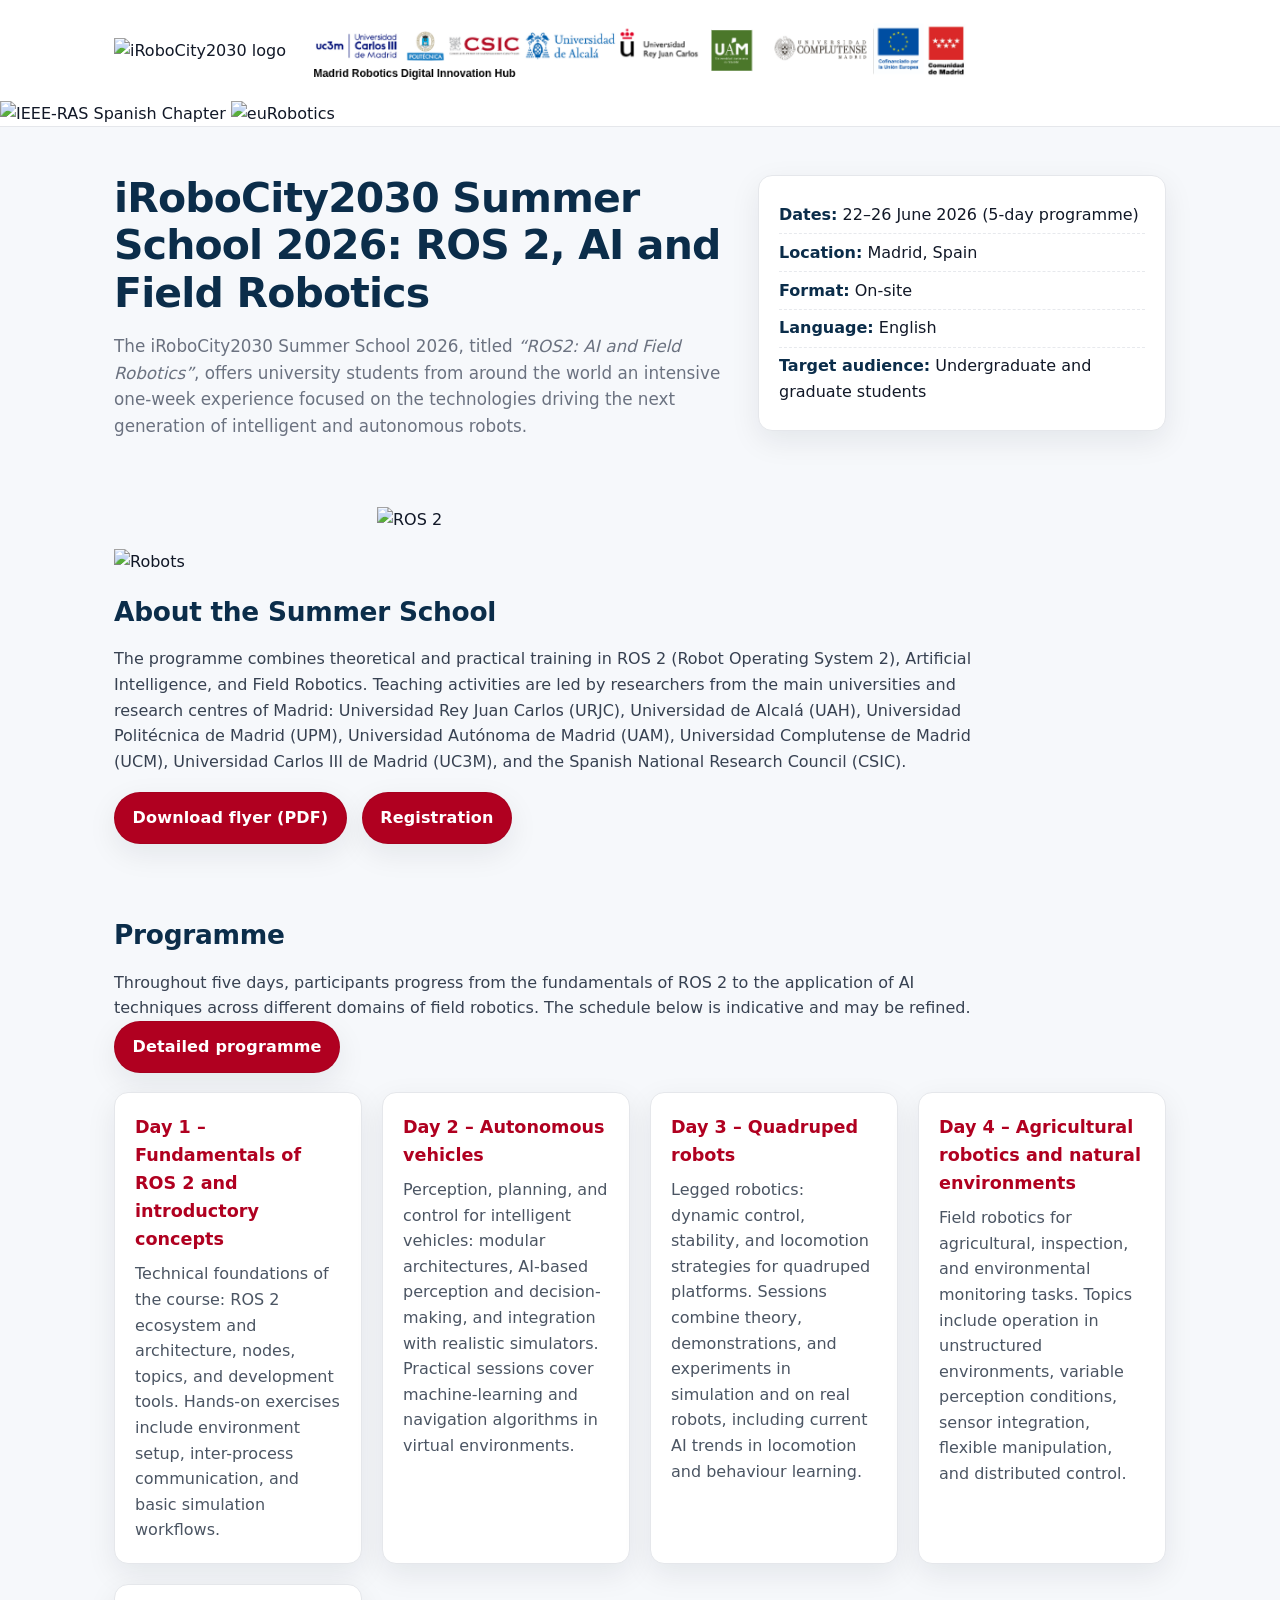
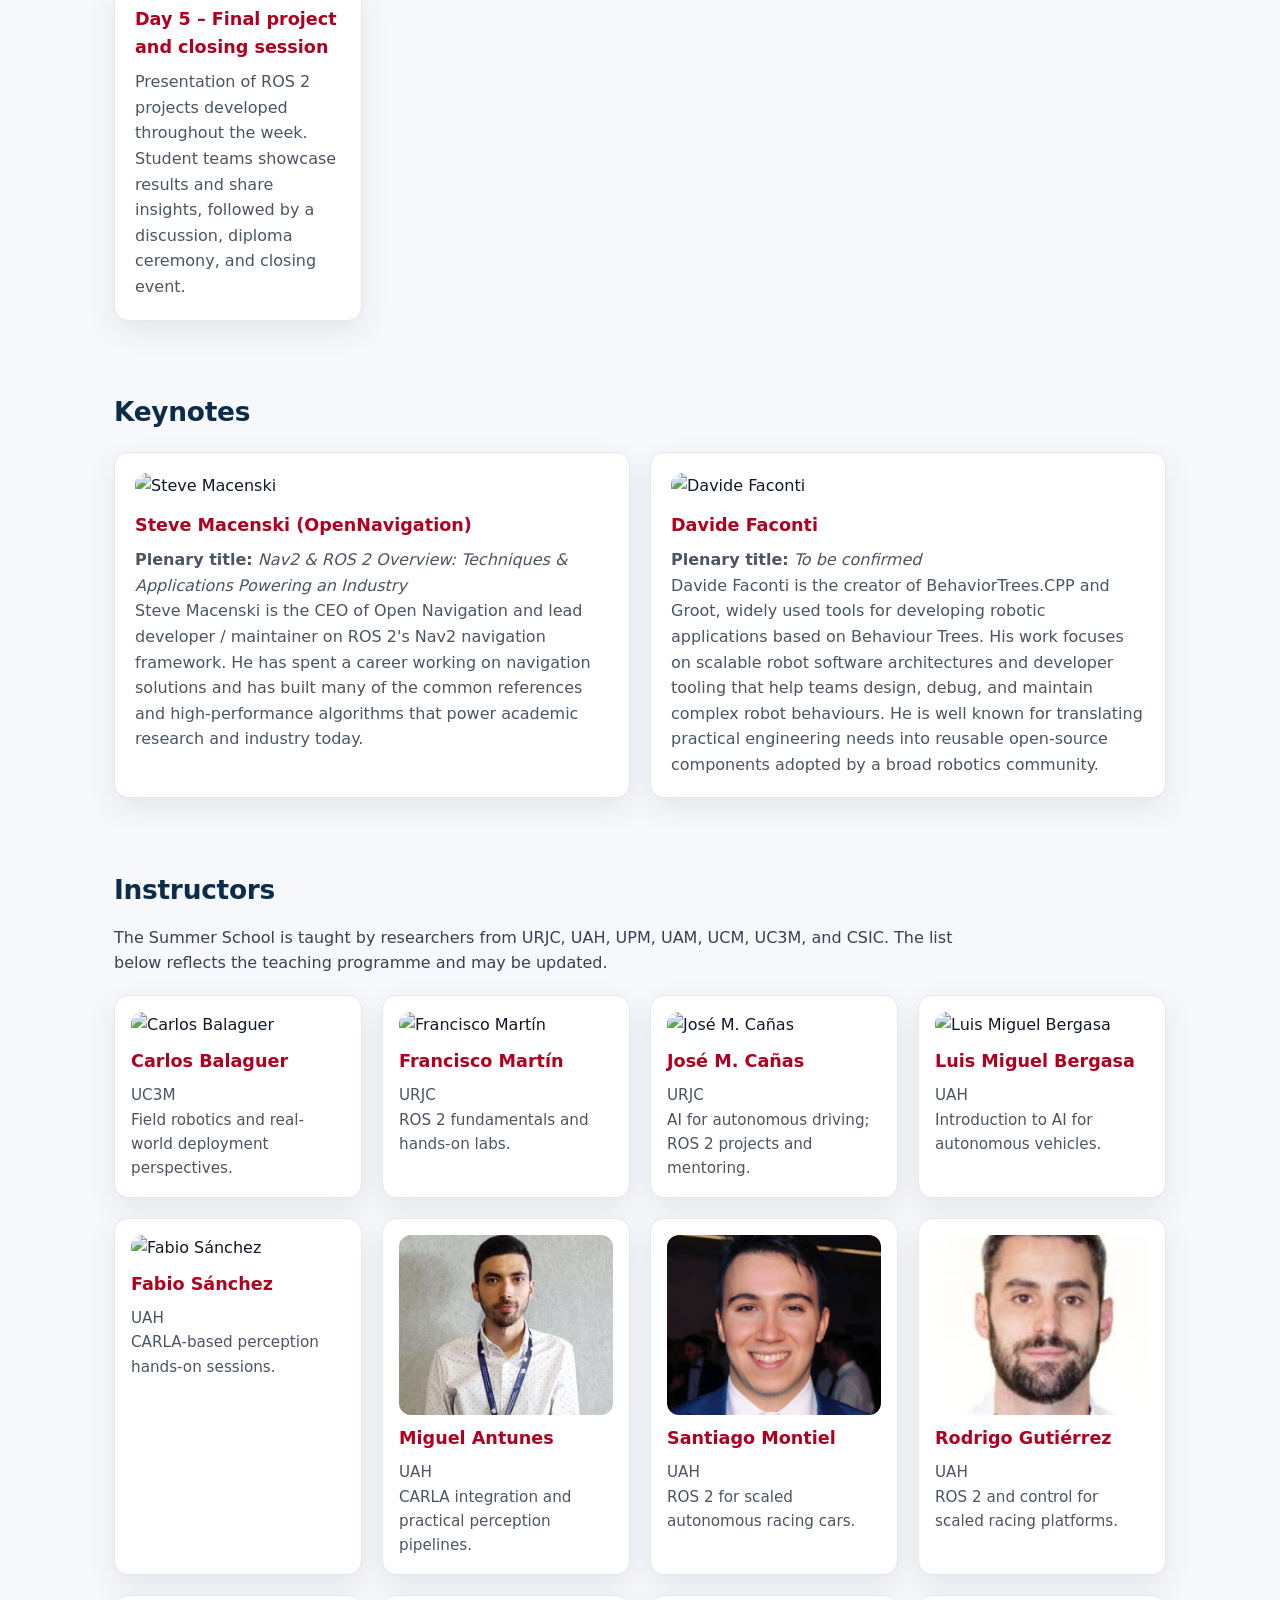
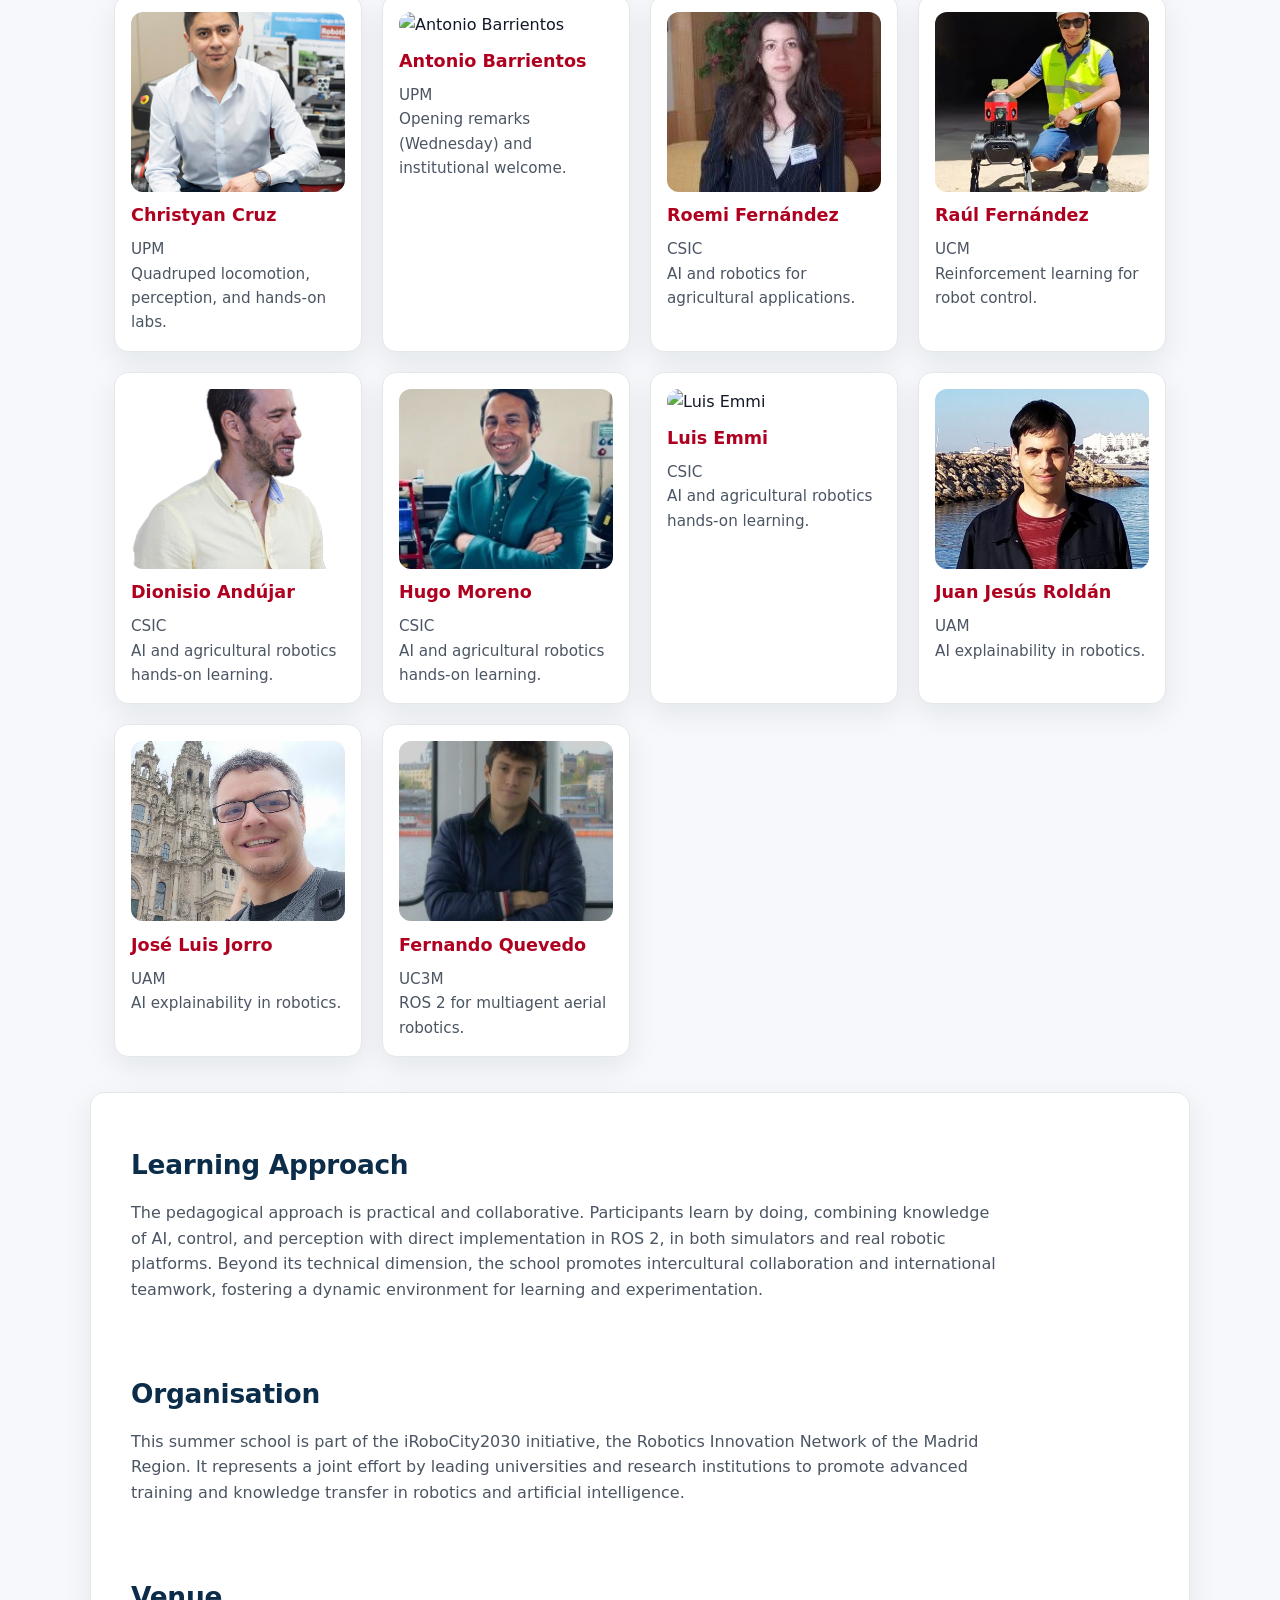
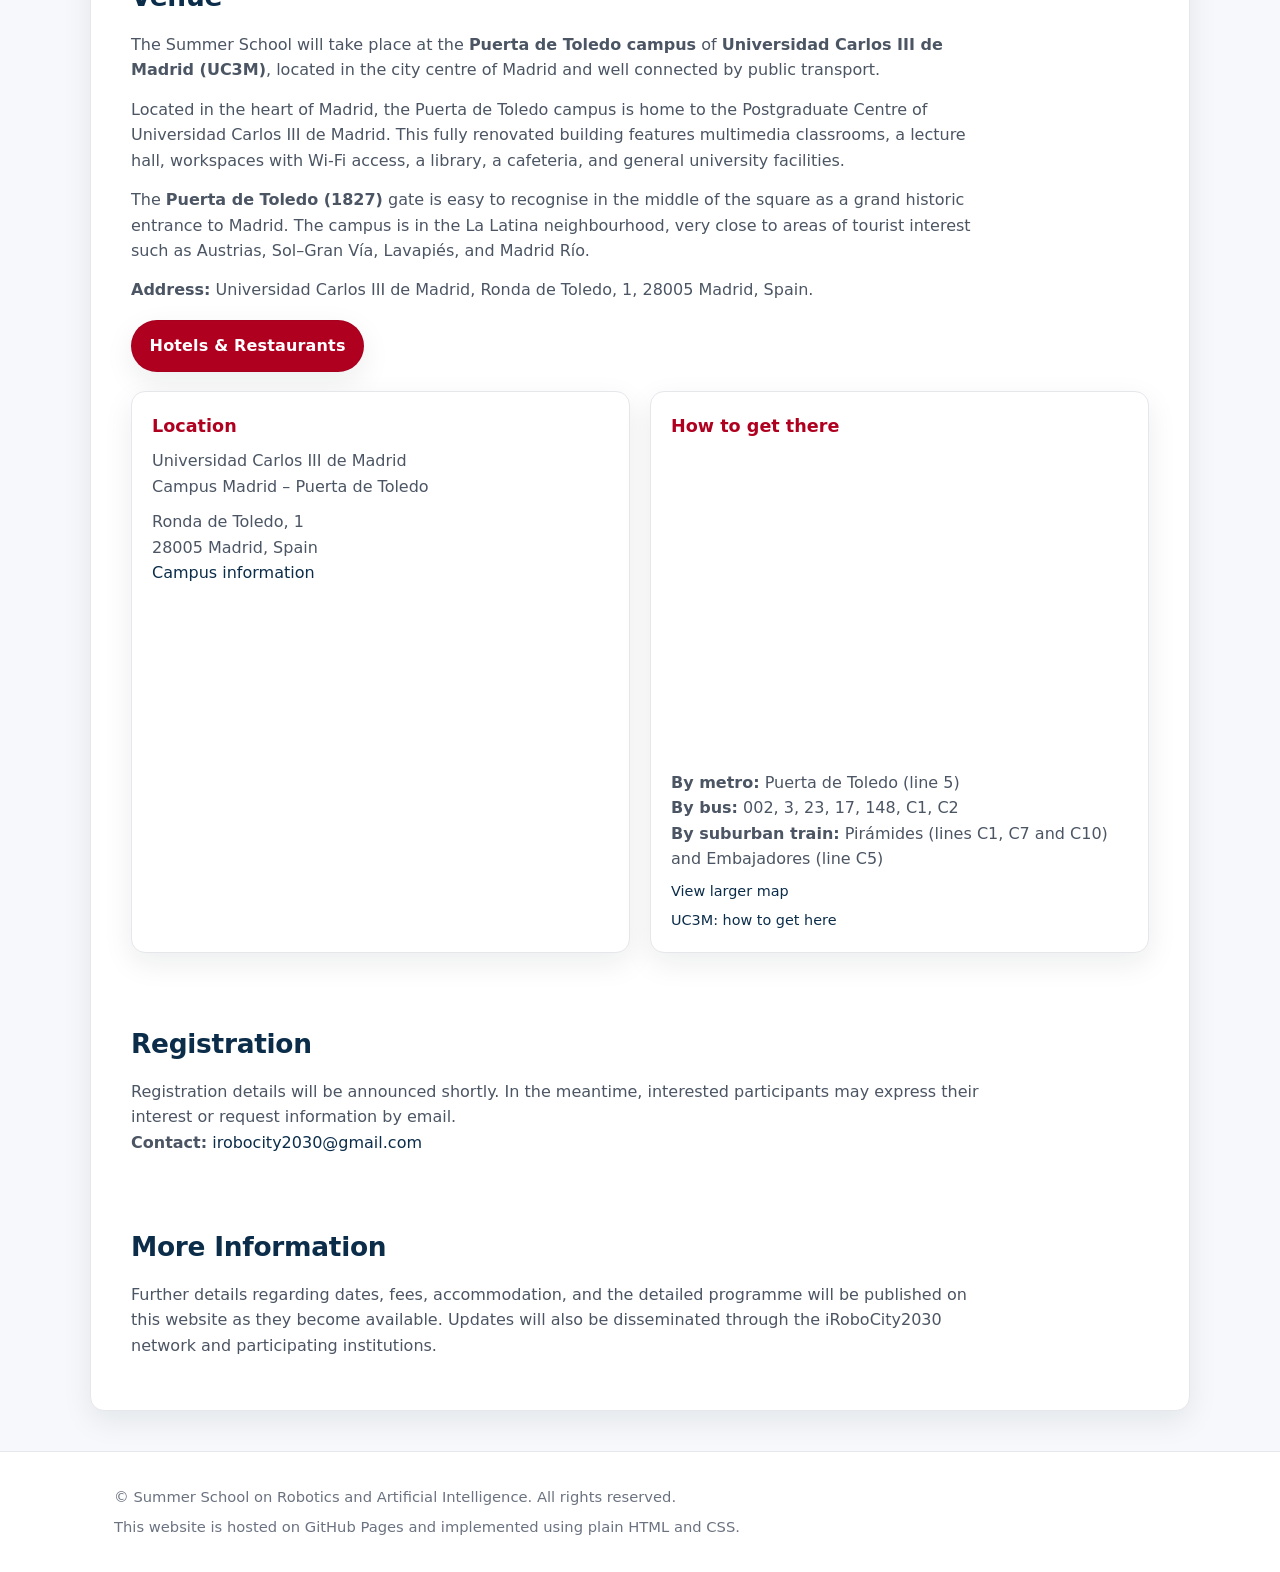
==== commit dae5330d: "Update Steve bio Signed-off-by: Francisco Martín Rico <fmrico@gmail.com>" ====
--- a/index.html
+++ b/index.html
@@ -61,6 +61,11 @@
     <img src="img/robocity2030.png" alt="iRoboCity2030 logo" />
     <img src="img/logos_header.png" alt="Institutional logos" />
   </div>
+
+  <div class="header-partners" aria-label="Partner logos">
+    <img src="img/logo-web-spanish-chapter.png" alt="IEEE-RAS Spanish Chapter" />
+    <img src="img/euRobotics_logo.png" alt="euRobotics" />
+  </div>
 </header>
 
 <main>
@@ -159,14 +164,18 @@
 <img src="img/steve_macenski.webp" alt="Steve Macenski" style="width:100%; max-height:260px; object-fit:cover; border-radius:12px; margin-bottom:0.75rem;" />
 <h3>Steve Macenski (OpenNavigation)</h3>
 <p>
-Lead developer of Nav2, the de facto standard for autonomous robot navigation in ROS 2.
+<strong>Plenary title:</strong> <em>Nav2 &amp; ROS 2 Overview: Techniques &amp; Applications Powering an Industry</em><br />
+Steve Macenski is the CEO of Open Navigation and lead developer / maintainer on ROS 2's Nav2 navigation framework. He has spent a career working on navigation solutions and has built many of the common references and high-performance algorithms that power academic research and industry today.
 </p>
 </div>
 <div class="card">
 <img src="img/davide_faconti.jpeg" alt="Davide Faconti" style="width:100%; max-height:260px; object-fit:cover; border-radius:12px; margin-bottom:0.75rem;" />
 <h3>Davide Faconti</h3>
 <p>
-Creator of BehaviorTrees.CPP and Groot, widely used tools for developing robotic applications based on Behaviour Trees.
+<strong>Plenary title:</strong> <em>To be confirmed</em><br />
+Davide Faconti is the creator of BehaviorTrees.CPP and Groot, widely used tools for developing robotic applications based on Behaviour Trees.
+His work focuses on scalable robot software architectures and developer tooling that help teams design, debug, and maintain complex robot behaviours.
+He is well known for translating practical engineering needs into reusable open-source components adopted by a broad robotics community.
 </p>
 </div>
 </div>
@@ -212,7 +221,7 @@
 
 
 <div class="card instructor-card">
-<img src="img/instructor_placeholder.svg" alt="Fabio Sánchez" class="instructor-photo" />
+<img src="img/fabio_sanchez.jpg" alt="Fabio Sánchez" class="instructor-photo" />
 <h3 class="instructor-name">Fabio Sánchez</h3>
 <p class="instructor-affiliation">UAH</p>
 <p class="instructor-desc">CARLA-based perception hands-on sessions.</p>
@@ -252,6 +261,14 @@
 
 
 <div class="card instructor-card">
+<img src="img/antonio_barrientos.jpg" alt="Antonio Barrientos" class="instructor-photo" />
+<h3 class="instructor-name">Antonio Barrientos</h3>
+<p class="instructor-affiliation">UPM</p>
+<p class="instructor-desc">Opening remarks (Wednesday) and institutional welcome.</p>
+</div>
+
+
+<div class="card instructor-card">
 <img src="img/roemi_fernandez.jpg" alt="Roemi Fernández" class="instructor-photo" />
 <h3 class="instructor-name">Roemi Fernández</h3>
 <p class="instructor-affiliation">CSIC</p>
@@ -284,8 +301,8 @@
 
 
 <div class="card instructor-card">
-<img src="img/instructor_placeholder.svg" alt="Luis" class="instructor-photo" />
-<h3 class="instructor-name">Luis</h3>
+<img src="img/luis_emmi.png" alt="Luis Emmi" class="instructor-photo" />
+<h3 class="instructor-name">Luis Emmi</h3>
 <p class="instructor-affiliation">CSIC</p>
 <p class="instructor-desc">AI and agricultural robotics hands-on learning.</p>
 </div>
@@ -339,7 +356,21 @@
 <section>
 <h2>Venue</h2>
 <p>
-The Summer School will take place at the <strong>Campus of Puerta de Toledo</strong> of <strong>Universidad Carlos III de Madrid (UC3M)</strong>, located in the city centre of Madrid and well connected by public transport.
+The Summer School will take place at the <strong>Puerta de Toledo campus</strong> of <strong>Universidad Carlos III de Madrid (UC3M)</strong>, located in the city centre of Madrid and well connected by public transport.
+</p>
+
+<p style="margin-top:0.85rem;">
+Located in the heart of Madrid, the Puerta de Toledo campus is home to the Postgraduate Centre of Universidad Carlos III de Madrid.
+This fully renovated building features multimedia classrooms, a lecture hall, workspaces with Wi‑Fi access, a library, a cafeteria, and general university facilities.
+</p>
+
+<p style="margin-top:0.85rem;">
+The <strong>Puerta de Toledo (1827)</strong> gate is easy to recognise in the middle of the square as a grand historic entrance to Madrid.
+The campus is in the La Latina neighbourhood, very close to areas of tourist interest such as Austrias, Sol–Gran Vía, Lavapiés, and Madrid Río.
+</p>
+
+<p style="margin-top:0.85rem;">
+<strong>Address:</strong> Universidad Carlos III de Madrid, Ronda de Toledo, 1, 28005 Madrid, Spain.
 </p>
 <p style="margin-top:1.1rem;">
   <a class="button" href="hotels_restaurants.html">Hotels &amp; Restaurants</a>
@@ -350,6 +381,10 @@
 <p>
 Universidad Carlos III de Madrid<br />
 Campus Madrid – Puerta de Toledo
+</p>
+<p style="margin-top:0.6rem;">
+Ronda de Toledo, 1<br />
+28005 Madrid, Spain
 </p>
 <p>
 <a href="https://www.uc3m.es/conocenos/campus/campus-madrid-puerta-de-toledo" target="_blank" rel="noopener">Campus information</a>
@@ -364,14 +399,24 @@
 loading="lazy"
 referrerpolicy="no-referrer-when-downgrade">
 </iframe>
+
+<p style="margin-top:0.85rem;">
+<strong>By metro:</strong> Puerta de Toledo (line 5)
+<br />
+<strong>By bus:</strong> 002, 3, 23, 17, 148, C1, C2
+<br />
+<strong>By suburban train:</strong> Pirámides (lines C1, C7 and C10) and Embajadores (line C5)
+</p>
+
 <p style="margin-top:0.5rem; font-size:0.9rem;">
 <a href="https://www.openstreetmap.org/?mlat=40.4065&mlon=-3.7095#map=16/40.4065/-3.7095" target="_blank" rel="noopener">View larger map</a>
 </p>
-</div>
-</div>
-<p>
-Information about recommended accommodation options and practical details for participants will be provided soon.
-</p>
+
+<p style="margin-top:0.35rem; font-size:0.9rem;">
+<a href="https://www.uc3m.es/about-uc3m/how-to-get-here/madrid-puerta-de-toledo" target="_blank" rel="noopener">UC3M: how to get here</a>
+</p>
+</div>
+</div>
 </section>
 
   <section>
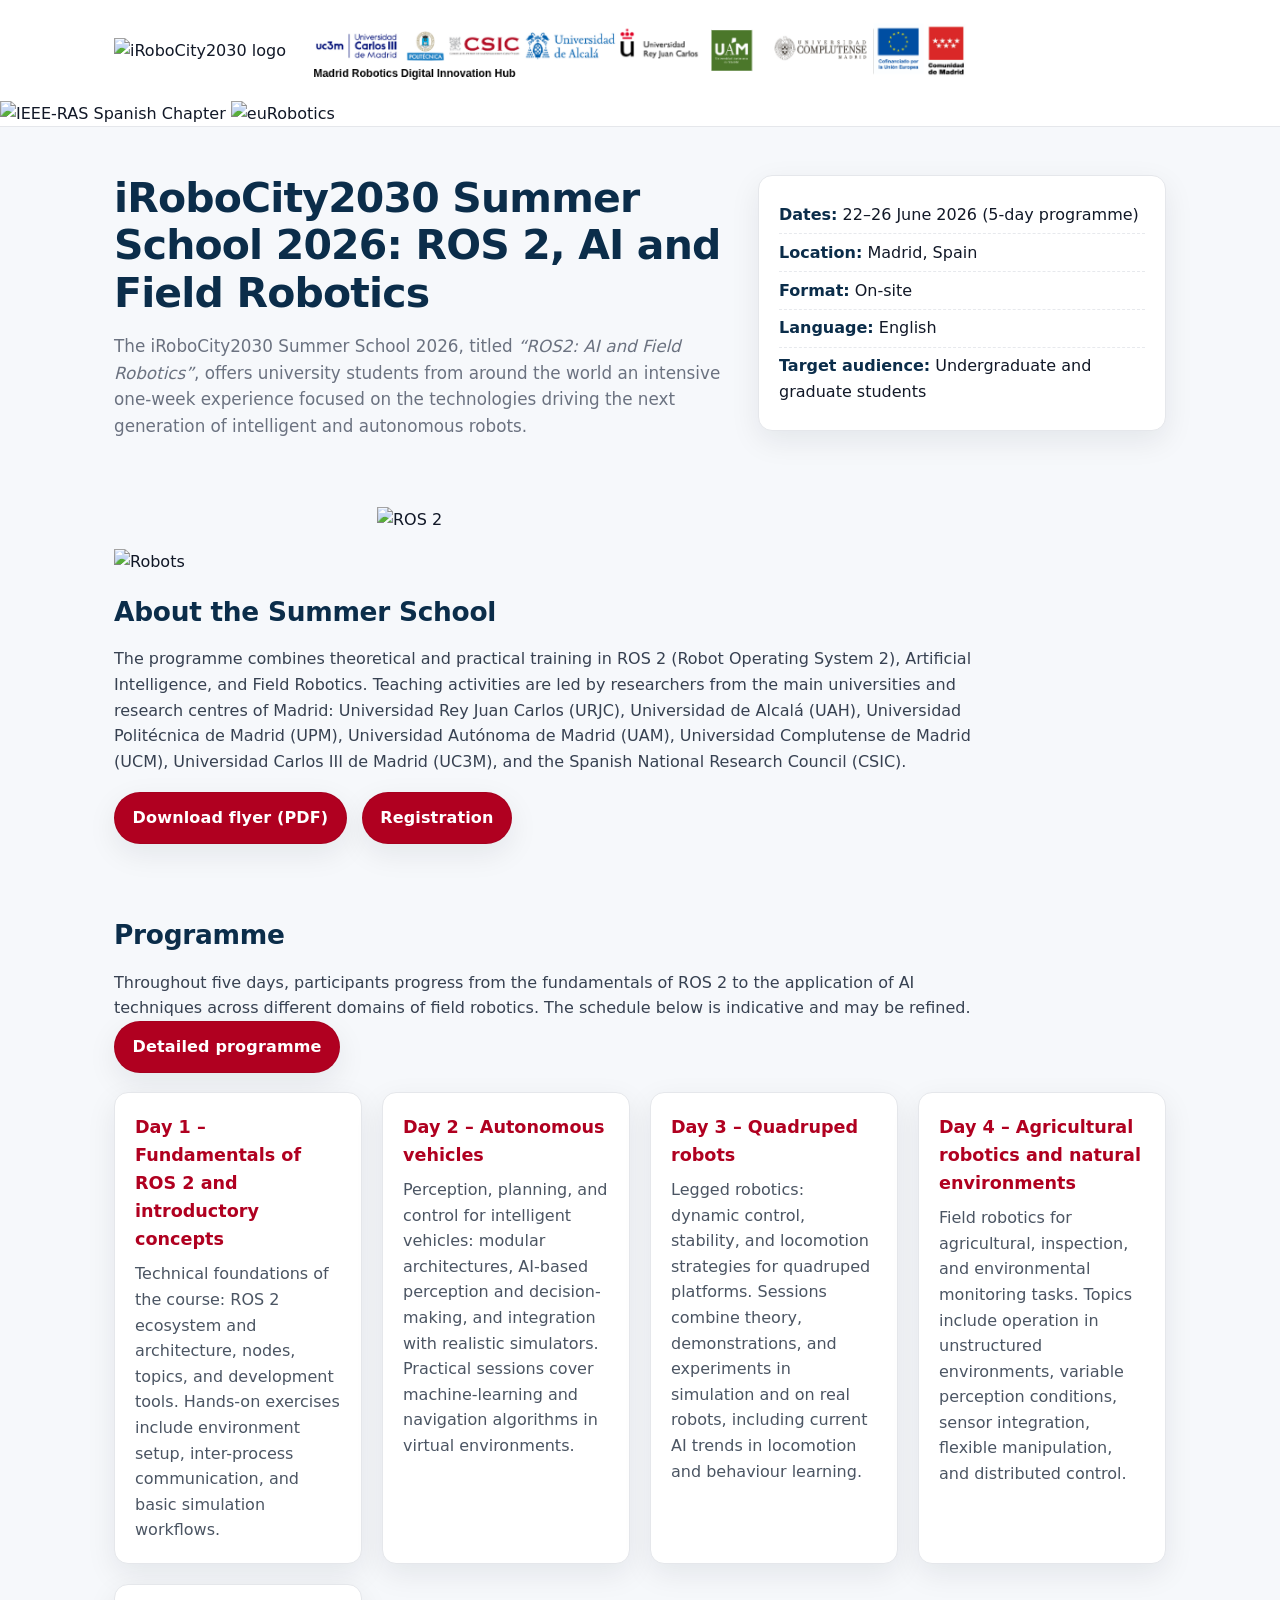
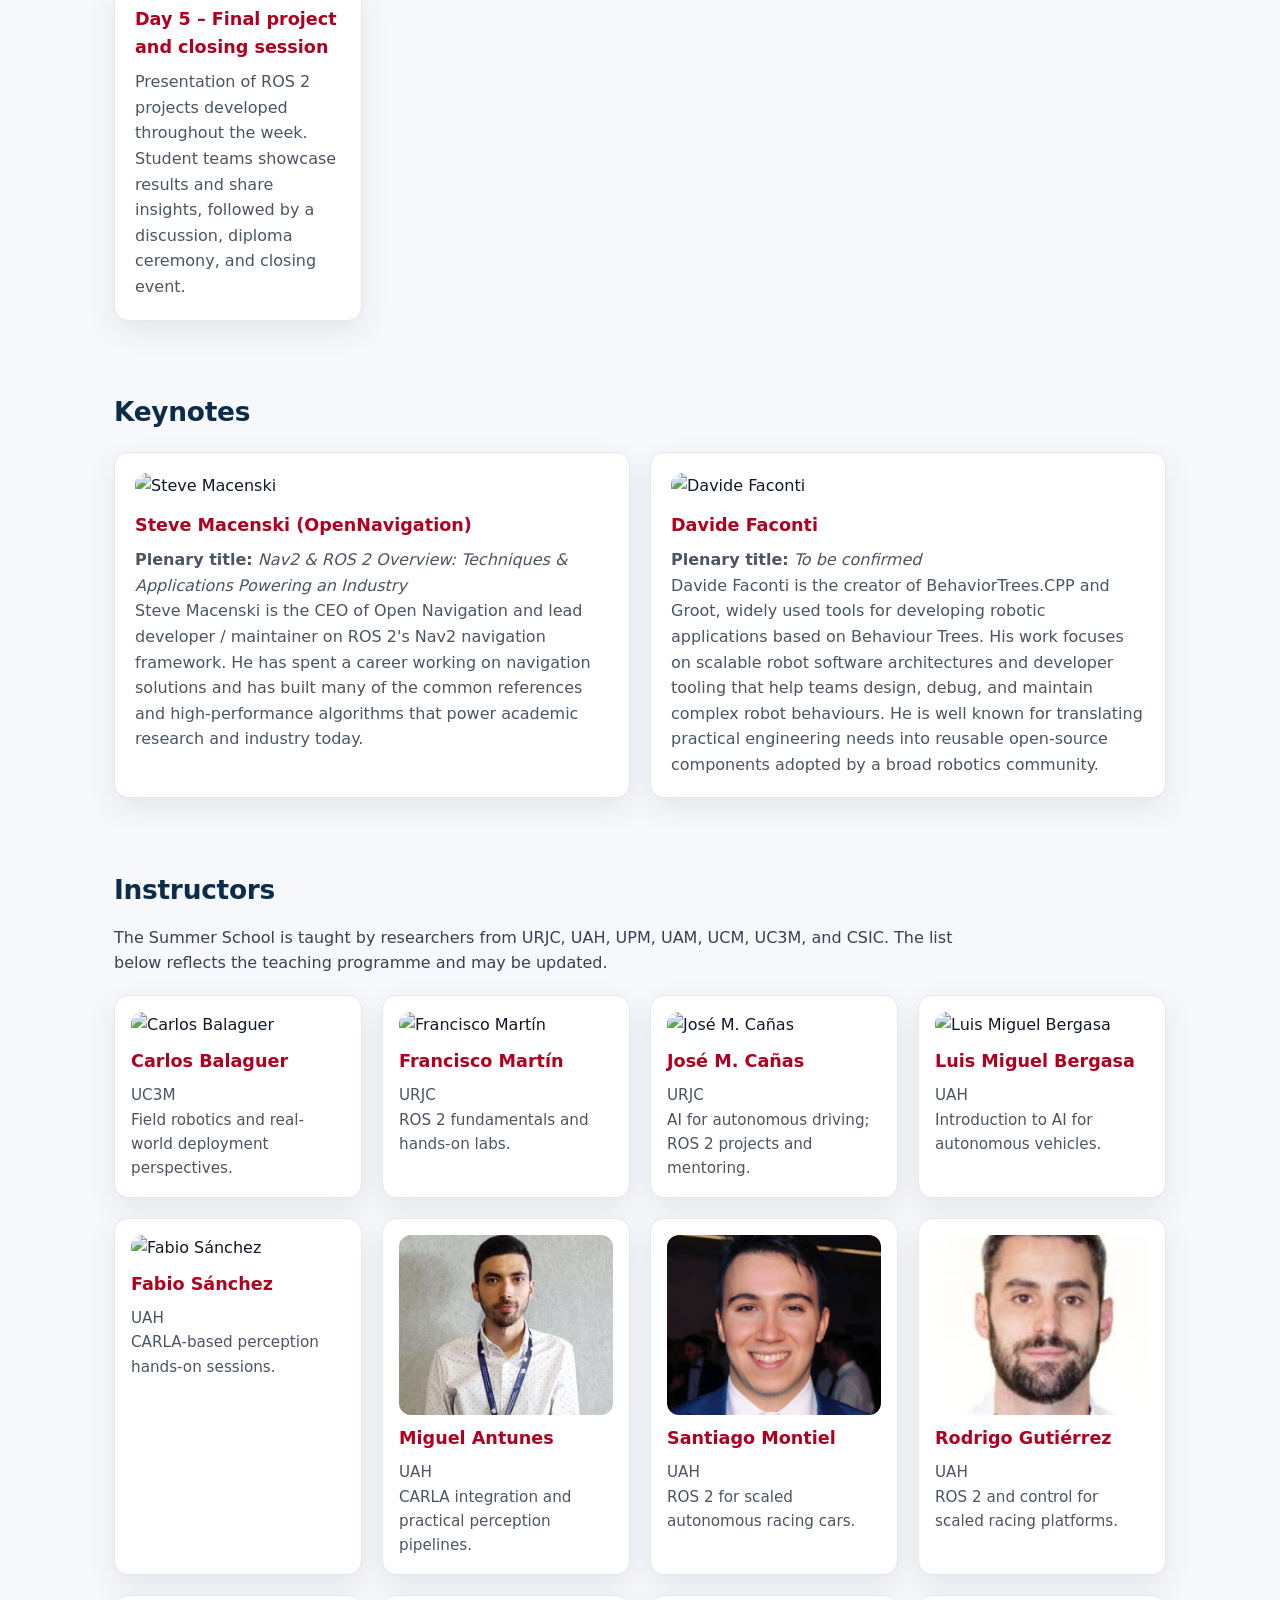
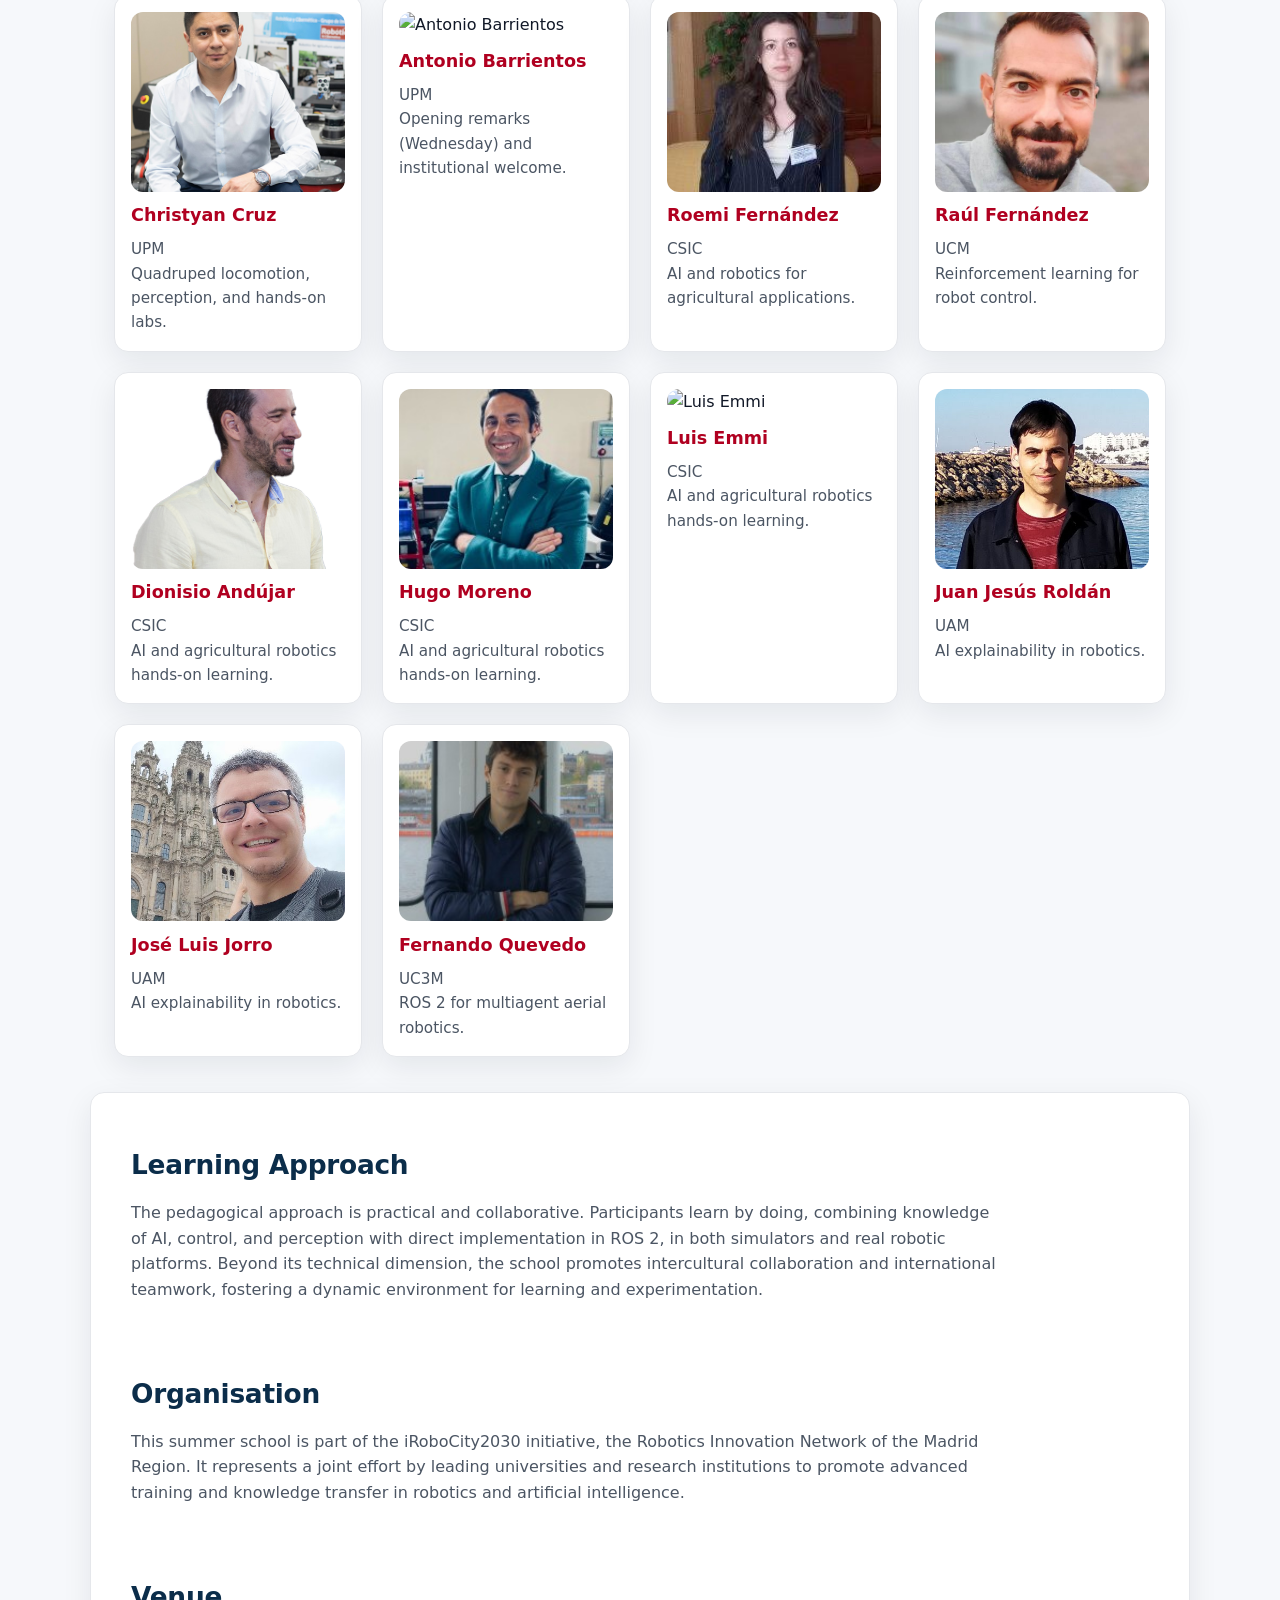
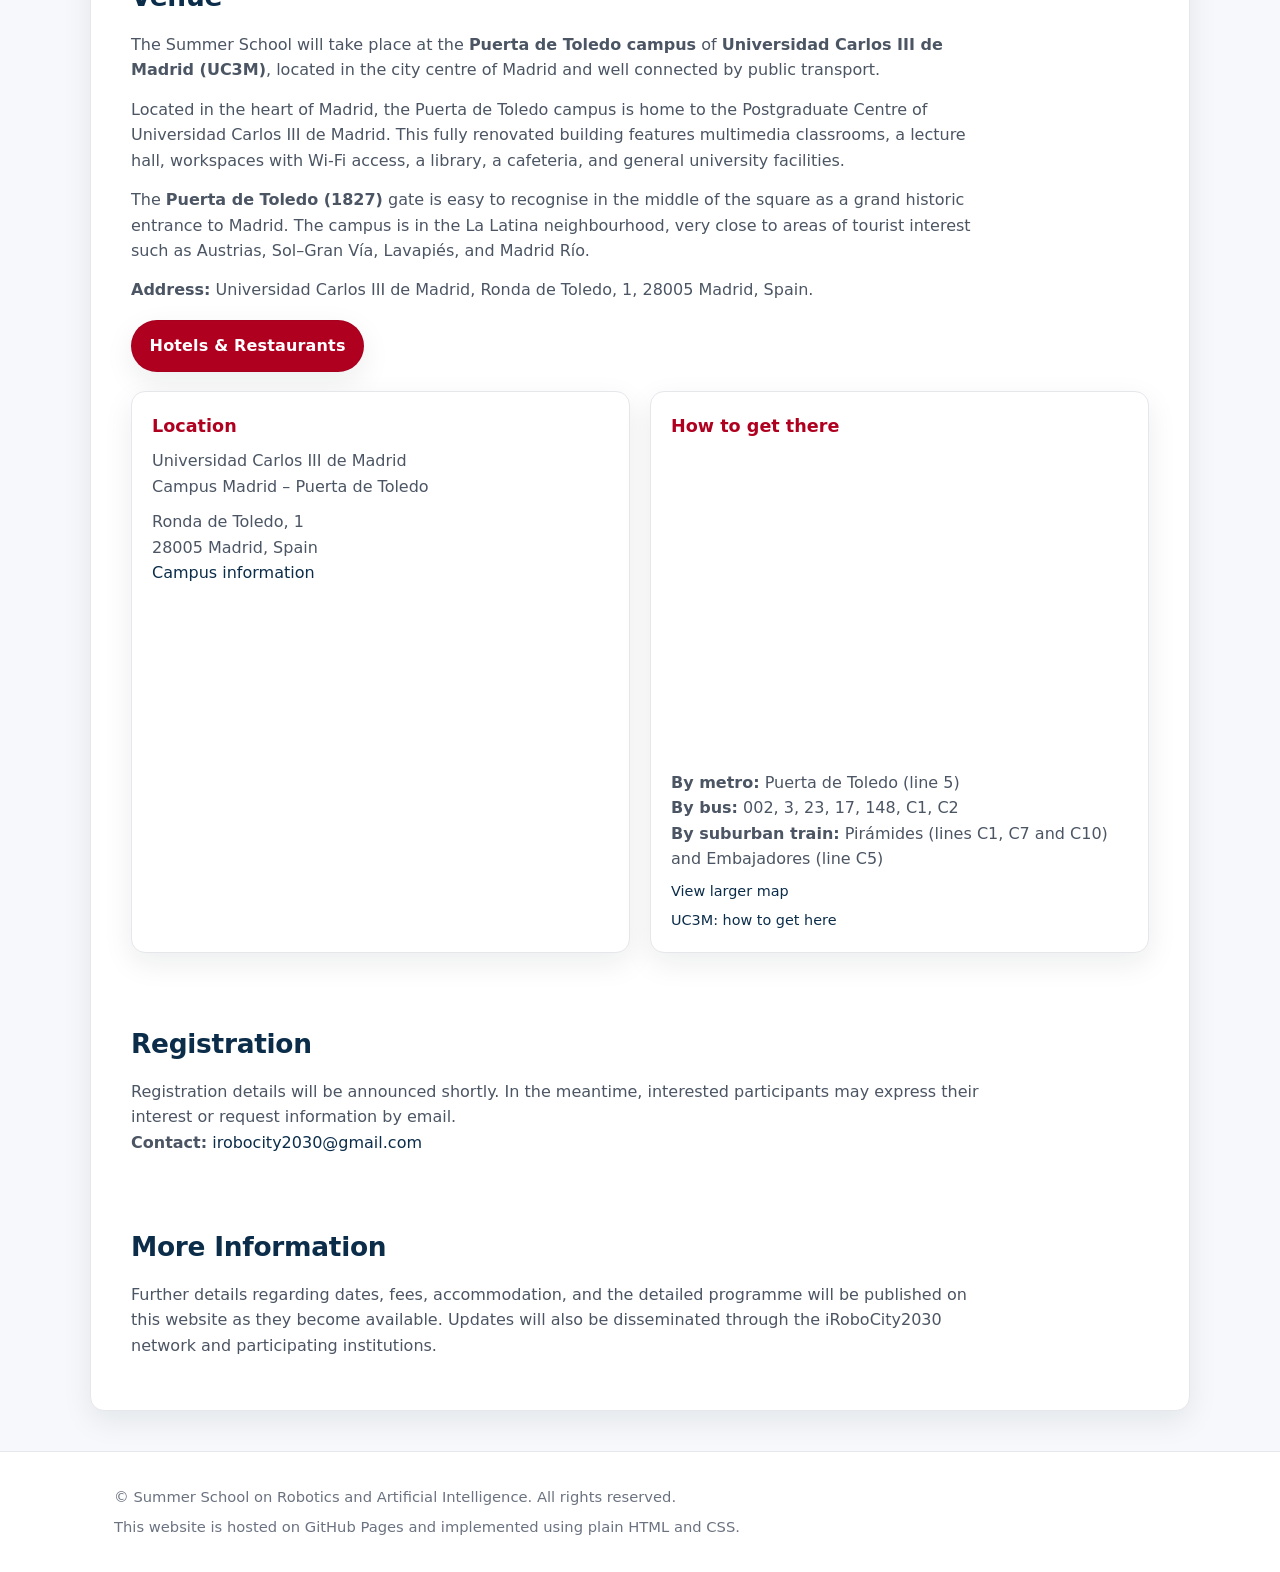
==== commit 7e6d17f7: "Update profile photo Signed-off-by: Francisco Martín Rico <fmrico@gmail.com>" ====
--- a/index.html
+++ b/index.html
@@ -277,7 +277,7 @@
 
 
 <div class="card instructor-card">
-<img src="img/raul_fernandez.png" alt="Raúl Fernández" class="instructor-photo" />
+<img src="img/raul_fernandez.jpg" alt="Raúl Fernández" class="instructor-photo" />
 <h3 class="instructor-name">Raúl Fernández</h3>
 <p class="instructor-affiliation">UCM</p>
 <p class="instructor-desc">Reinforcement learning for robot control.</p>
